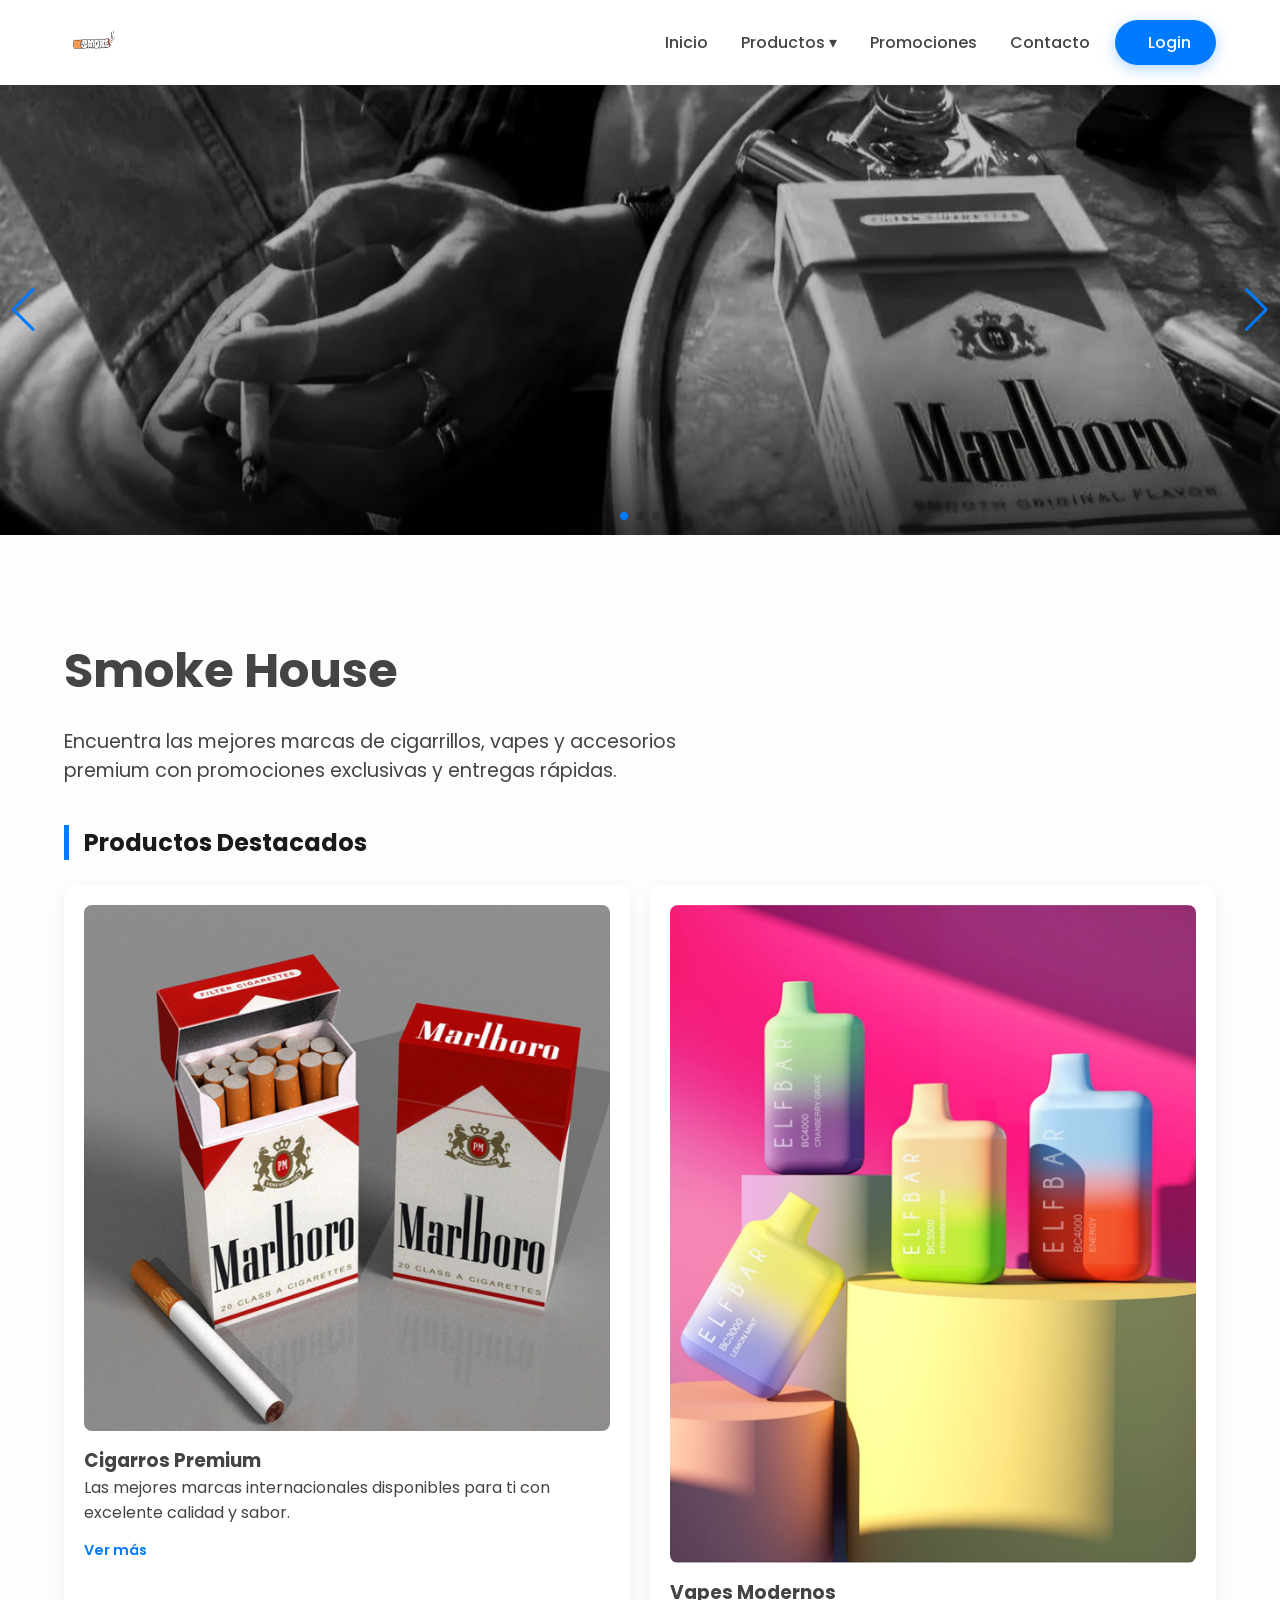
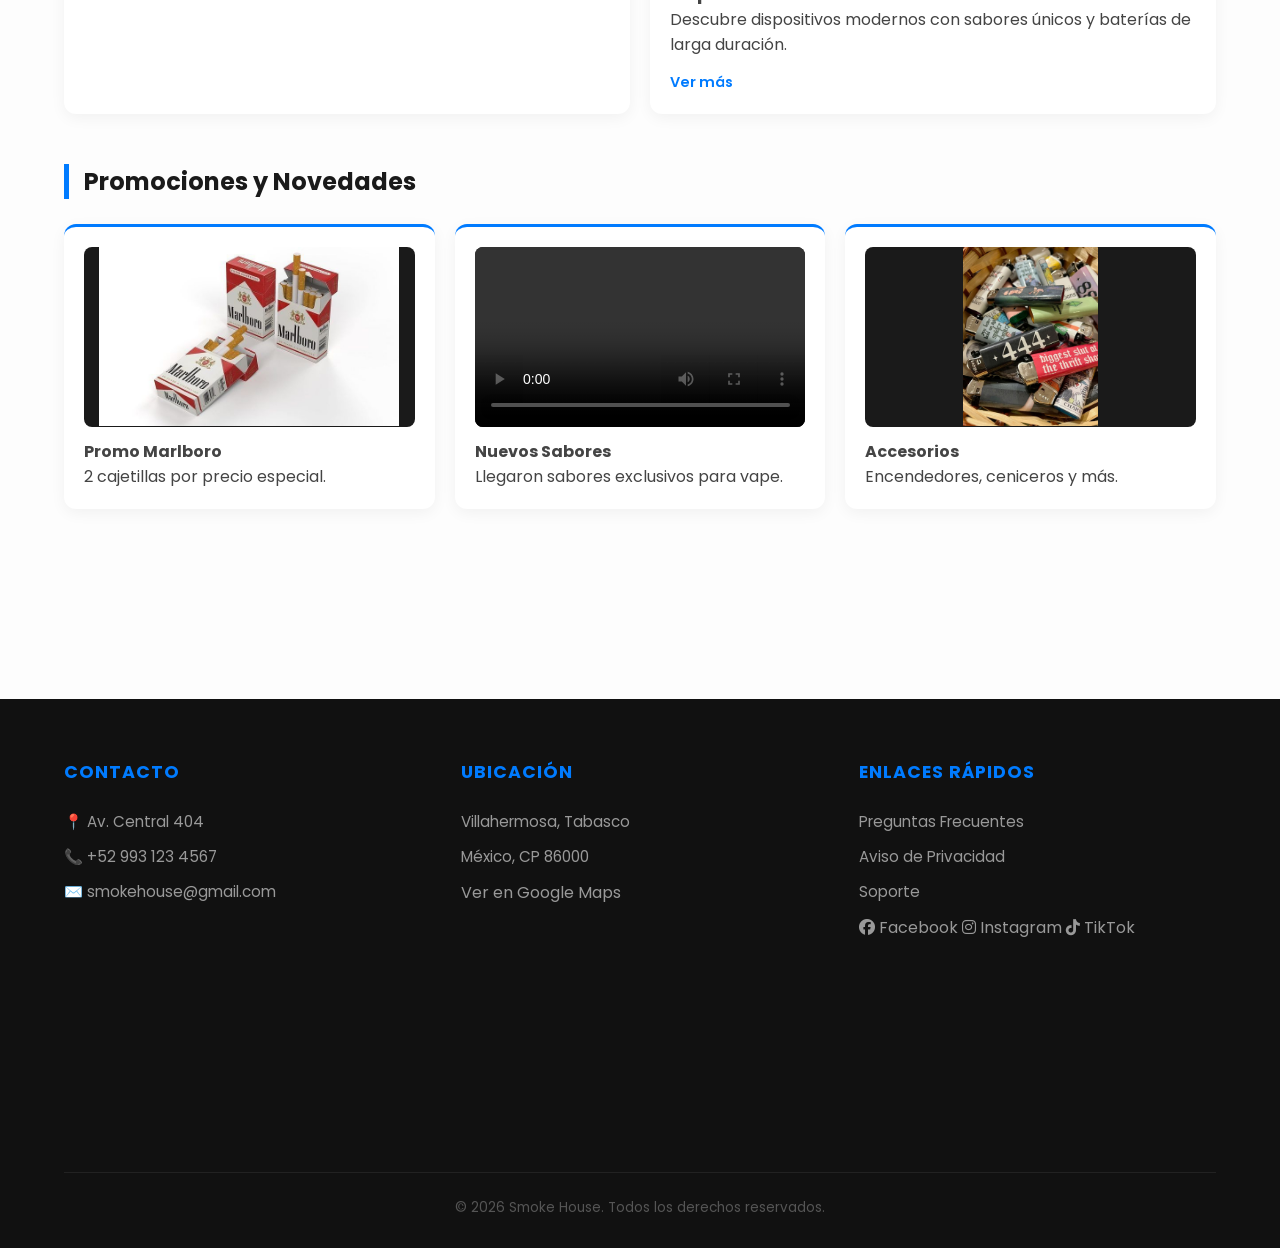
==== index.html @ c296bbe1 "Update index.html" ====
<!DOCTYPE html>
<html lang="es">

<head>

    <meta charset="UTF-8">
    <meta name="viewport" content="width=device-width, initial-scale=1.0">

    <title>Smoke House | Cigarrillos y Vapeo</title>

    <!-- GOOGLE FONTS -->
    <link href="https://fonts.googleapis.com/css2?family=Poppins:wght@300;400;600&display=swap" rel="stylesheet">

    <!-- ICONOS FLATICON -->
    <link rel="stylesheet"
        href="https://cdn-uicons.flaticon.com/uicons-regular-rounded/css/uicons-regular-rounded.css">

    <link rel="stylesheet"
        href="https://cdn-uicons.flaticon.com/uicons-solid-straight/css/uicons-solid-straight.css">

    <!-- FONT AWESOME -->
    <link rel="stylesheet"
        href="https://cdnjs.cloudflare.com/ajax/libs/font-awesome/6.5.1/css/all.min.css">

    <!-- SWIPER -->
    <link rel="stylesheet"
        href="https://cdn.jsdelivr.net/npm/swiper@11/swiper-bundle.min.css" />

    <!-- CSS -->
    <link rel="stylesheet" href="estilos_maquetacion.css">

    <!-- FAVICON -->
    <link rel="icon" type="image/png" sizes="32x32" href="img/cigarrillos.png">

</head>

<body>

    <!-- HEADER -->
    <header>

        <div class="container">

            <!-- LOGO -->
            <div class="logo">

                <a href="index.html">
                    <img src="img/logo.jpg" alt="Smoke House">
                </a>

            </div>

            <!-- MENÚ -->
            <nav>

                <ul class="nav-menu">

                    <li>

                        <a href="index.html">

                            <i class="fi fi-rr-home"></i>
                            Inicio

                        </a>

                    </li>

                    <li class="dropdown">

                        <a href="#">

                            <i class="fi fi-ss-smoking"></i>
                            Productos ▾

                        </a>

                        <ul class="dropdown-content">

                            <li><a href="#">Cigarrillos</a></li>
                            <li><a href="#">Vapes</a></li>
                            <li><a href="#">Accesorios</a></li>

                        </ul>

                    </li>

                    <li>

                        <a href="#">

                            <i class="fi fi-rr-tags"></i>
                            Promociones

                        </a>

                    </li>

                    <li>

                        <a href="#">

                            <i class="fi fi-rr-phone-call"></i>
                            Contacto

                        </a>

                    </li>

                    <li>

                        <a href="login.html" class="btn-login">

                            <i class="fi fi-rr-user"></i>
                            Login

                        </a>

                    </li>

                </ul>

            </nav>

        </div>

    </header>

    <!-- BANNER -->
    <div class="swiper mainBanner">

        <div class="swiper-wrapper">

            <!-- Slide 1 -->
            <div class="swiper-slide">

                <a href="#" class="banner-link">

                    <img src="banner/img1.jpg" alt="Oferta 1">

                    <div class="banner-content">
                        <div class="text-box"></div>
                    </div>

                </a>

            </div>

            <!-- Slide 2 -->
            <div class="swiper-slide">

                <a href="#" class="banner-link">

                    <img src="banner/img2.jpg" alt="Oferta 2">

                    <div class="banner-content">
                        <div class="text-box"></div>
                    </div>

                </a>

            </div>

            <!-- Slide 3 -->
            <div class="swiper-slide">

                <a href="#" class="banner-link">

                    <img src="banner/img3.jpg" alt="Oferta 3">

                    <div class="banner-content">
                        <div class="text-box"></div>
                    </div>

                </a>

            </div>

        </div>

        <!-- CONTROLES -->
        <div class="swiper-button-next"></div>
        <div class="swiper-button-prev"></div>
        <div class="swiper-pagination"></div>

    </div>

    <!-- CONTENIDO -->
    <main class="container" style="padding: 100px 0;">

        <h1 style="font-size: 3rem; margin-bottom: 20px;">
            Smoke House
        </h1>

        <p style="font-size: 1.2rem; max-width: 700px;">

            Encuentra las mejores marcas de cigarrillos, vapes y accesorios
            premium con promociones exclusivas y entregas rápidas.

        </p>

        <!-- PRODUCTOS -->
        <section class="seccion-info">

            <h2 class="titulo-seccion">
                Productos Destacados
            </h2>

            <div class="contenedor-dos">

                <!-- PRODUCTO 1 -->
                <div class="cuadro cuadro-grande">

                    <div class="imagen-placeholder">

                        <img src="img/malboro.jpg" alt="Cigarros">

                    </div>

                    <h3>Cigarros Premium</h3>

                    <p>

                        Las mejores marcas internacionales disponibles
                        para ti con excelente calidad y sabor.

                    </p>

                    <a href="#" class="leer-mas">
                        Ver más
                    </a>

                </div>

                <!-- PRODUCTO 2 -->
                <div class="cuadro cuadro-grande">

                    <div class="imagen-placeholder">

                        <img src="img/vape.jpg" alt="Vapes">

                    </div>

                    <h3>Vapes Modernos</h3>

                    <p>

                        Descubre dispositivos modernos con sabores únicos
                        y baterías de larga duración.

                    </p>

                    <a href="#" class="leer-mas">
                        Ver más
                    </a>

                </div>

            </div>

            <!-- PROMOCIONES -->
            <h2 class="titulo-seccion">
                Promociones y Novedades
            </h2>

            <div class="contenedor-tres">

                <!-- PROMO -->
                <div class="cuadro cuadro-pequeno">

                    <div class="media-container">

                        <img src="img/promo.jpg" alt="Promo">

                    </div>

                    <h4>Promo Marlboro</h4>

                    <p>

                        2 cajetillas por precio especial.

                    </p>

                </div>

                <!-- VIDEO -->
                <div class="cuadro cuadro-pequeno">

                    <div class="media-container">

                        <video controls>

                            <source src="img/video.mp4" type="video/mp4">

                            Tu navegador no soporta videos.

                        </video>

                    </div>

                    <h4>Nuevos Sabores</h4>

                    <p>

                        Llegaron sabores exclusivos para vape.

                    </p>

                </div>

                <!-- ACCESORIOS -->
                <div class="cuadro cuadro-pequeno">

                    <div class="media-container">

                        <img src="img/accesorios.jpg" alt="Accesorios">

                    </div>

                    <h4>Accesorios</h4>

                    <p>

                        Encendedores, ceniceros y más.

                    </p>

                </div>

            </div>

        </section>

    </main>

    <!-- FOOTER -->
    <footer>

        <div class="container">

            <div class="footer-grid">

                <!-- CONTACTO -->
                <div class="footer-col">

                    <h4>Contacto</h4>

                    <p>📍 Av. Central 404</p>
                    <p>📞 +52 993 123 4567</p>
                    <p>✉️ smokehouse@gmail.com</p>

                </div>

                <!-- UBICACIÓN -->
                <div class="footer-col">

                    <h4>Ubicación</h4>

                    <p>Villahermosa, Tabasco</p>
                    <p>México, CP 86000</p>

                    <a href="https://maps.google.com" target="_blank">
                        Ver en Google Maps
                    </a>

                    <!-- MAPA -->
                    <div class="mapa">

                        <iframe
                            src="https://www.google.com/maps/embed?pb=!1m18!1m12!1m3!1d3820.214228756614!2d-92.94750692514669!3d17.98945608773808!2m3!1f0!2f0!3f0!3m2!1i1024!2i768!4f13.1!3m3!1m2!1s0x85edd7b4f5f0d4a5%3A0x43b3d6f5c7e5c0a9!2sVillahermosa%2C%20Tabasco!5e0!3m2!1ses!2smx!4v1716240000000!5m2!1ses!2smx"
                            width="100%"
                            height="220"
                            style="border:0;"
                            allowfullscreen=""
                            loading="lazy">

                        </iframe>

                    </div>

                </div>

                <!-- ENLACES -->
                <div class="footer-col">

                    <h4>Enlaces Rápidos</h4>

                    <ul>

                        <li><a href="#">Preguntas Frecuentes</a></li>
                        <li><a href="#">Aviso de Privacidad</a></li>
                        <li><a href="#">Soporte</a></li>

                    </ul>

                    <!-- REDES SOCIALES -->
                    <div class="redes-sociales">

                        <a href="https://facebook.com" target="_blank">

                            <i class="fab fa-facebook"></i>
                            Facebook

                        </a>

                        <a href="https://instagram.com" target="_blank">

                            <i class="fab fa-instagram"></i>
                            Instagram

                        </a>

                        <a href="https://tiktok.com" target="_blank">

                            <i class="fab fa-tiktok"></i>
                            TikTok

                        </a>

                    </div>

                </div>

            </div>

            <!-- COPYRIGHT -->
            <div class="footer-bottom">

                &copy; 2026 Smoke House.
                Todos los derechos reservados.

            </div>

        </div>

    </footer>

    <!-- SWIPER -->
    <script src="https://cdn.jsdelivr.net/npm/swiper@11/swiper-bundle.min.js"></script>

    <!-- JS -->
    <script src="banner.js"></script>

</body>

</html>
---- estilos_maquetacion.css ----
/* --- 1. VARIABLES --- */
:root {
    --color-primario: #007bff; /* Color principal (azul) */
    --color-oscuro: #1a1a1a; /* Color oscuro para textos fuertes */
    --color-texto: #444; /* Color general del texto */
    --blanco: #ffffff; /* Color blanco */
    --sombra: 0 10px 30px rgba(0,0,0,0.1); /* Sombra suave */
    --transicion: all 0.4s cubic-bezier(0.165, 0.84, 0.44, 1); /* Animación suave */
}

/* Reset básico para quitar márgenes por defecto */
* {
    margin: 0;
    padding: 0;
    box-sizing: border-box; /* Evita que el padding rompa tamaños */
}

/* Configuración general del body */
body {
    font-family: 'Poppins', sans-serif; /* Fuente */
    background-color: #fdfdfd; /* Fondo claro */
    color: var(--color-texto); /* Color del texto */
    display: flex;
    flex-direction: column;
    min-height: 100vh; /* Para que el footer quede abajo */
}

/* Contenedor centrado */
.container {
    width: 90%;
    max-width: 1200px; /* Ancho máximo */
    margin: 0 auto; /* Centrar */
}

/* --- 2. HEADER Y LOGO --- */
header {
    background: var(--blanco); /* Fondo blanco */
    padding: 15px 0;
    box-shadow: 0 2px 15px rgba(0,0,0,0.05); /* Sombra ligera */
    position: sticky; /* Se queda fijo arriba */
    top: 0;
    z-index: 1000; /* Siempre encima */
}

/* Alinea logo y menú */
header .container {
    display: flex;
    justify-content: space-between;
    align-items: center;
}

/* CONFIGURACIÓN DEL LOGO */
.logo img {
    height: 55px; /* Tamaño del logo */
    width: auto;
    display: block;
}

/* --- 3. NAVEGACIÓN Y MENÚ --- */
.nav-menu {
    display: flex; /* Menú en fila */
    list-style: none; /* Quita viñetas */
    align-items: center;
}

/* Separación entre opciones */
.nav-menu > li {
    margin-left: 25px;
    position: relative; /* Necesario para submenú */
}

/* Estilo de enlaces */
.nav-menu a {
    text-decoration: none;
    color: var(--color-oscuro);
    font-weight: 500;
    padding: 10px 0;
    transition: var(--transicion);
    display: block;

    /* Permite alinear iconos con texto */
    display: inline-flex; 
    align-items: center; 
    gap: 8px; 
    text-decoration: none; 
    color: inherit;
}

/* Línea animada debajo del menú */
.nav-menu > li > a::after {
    content: '';
    position: absolute;
    width: 0; /* Empieza invisible */
    height: 2px;
    bottom: 0;
    left: 0;
    background-color: var(--color-primario);
    transition: var(--transicion);
}

/* Cuando pasas el mouse aparece la línea */
.nav-menu > li:hover > a::after {
    width: 100%;
}

/* Cambio de color al pasar el mouse */
.nav-menu a:hover {
    color: var(--color-primario);
}

/* --- 4. SUBMENÚ DESPLEGABLE --- */
.dropdown-content {
    position: absolute;
    top: 120%; /* Debajo del menú */
    left: -20px;
    background: var(--blanco);
    min-width: 220px;
    padding: 15px 0;
    list-style: none;
    border-radius: 12px; /* Bordes redondeados */
    box-shadow: var(--sombra);

    /* Oculto por defecto */
    opacity: 0;
    visibility: hidden;
    transform: translateY(20px); /* Baja un poco */
    transition: var(--transicion);
}

/* Mostrar el submenú al pasar el mouse */
.dropdown:hover .dropdown-content {
    opacity: 1;
    visibility: visible;
    transform: translateY(0);
}

/* Estilo de opciones del submenú */
.dropdown-content li a {
    padding: 12px 25px;
    font-size: 0.9rem;
    color: var(--color-texto);
    font-weight: 400;
}

/* Hover en submenú */
.dropdown-content li a:hover {
    background-color: #f8faff;
    color: var(--color-primario);
    padding-left: 30px; /* Se mueve a la derecha */
}

/* Botón Login resaltado */
.btn-login {
    background-color: var(--color-primario);
    color: var(--blanco) !important;
    padding: 10px 25px !important;
    border-radius: 50px; /* Forma redonda */
    box-shadow: 0 4px 15px rgba(0, 123, 255, 0.3);
}

/* Efecto hover del botón */
.btn-login:hover {
    transform: translateY(-2px); /* Se levanta */
    box-shadow: 0 6px 20px rgba(0, 123, 255, 0.4);
}

/* --- 5. RESPONSIVE --- */
@media (max-width: 850px) {

    /* Header en columna */
    header .container {
        flex-direction: column;
        gap: 20px;
    }

    /* Menú se adapta */
    .nav-menu {
        flex-wrap: wrap;
        justify-content: center;
    }

    .nav-menu li {
        margin: 5px 15px;
    }

    /* Submenú en móvil */
    .dropdown-content {
        position: static; /* Ya no flotante */
        box-shadow: none;
        opacity: 1;
        visibility: visible;
        transform: none;
        display: none; /* Oculto */
        background: #f1f1f1;
    }

    /* Mostrar al hacer hover */
    .dropdown:hover .dropdown-content {
        display: block;
    }
}

/* --- 6. FOOTER 3 COLUMNAS --- */
footer {
    background: #111;
    color: #fff;
    padding: 60px 0 30px;
    margin-top: auto; /* Empuja el footer abajo */
}

/* Grid para dividir en columnas */
.footer-grid {
    display: grid;
    grid-template-columns: repeat(auto-fit, minmax(250px, 1fr)); /* Responsive */
    gap: 40px;
    margin-bottom: 40px;
}

/* Títulos del footer */
.footer-col h4 {
    color: var(--color-primario);
    margin-bottom: 25px;
    font-size: 1.1rem;
    text-transform: uppercase;
    letter-spacing: 1px;
}

/* Texto del footer */
.footer-col p, .footer-col li {
    color: #999;
    font-size: 0.95rem;
    margin-bottom: 12px;
}

/* Quita viñetas */
.footer-col ul { 
    list-style: none; 
}

/* Enlaces del footer */
.footer-col a {
    color: #999;
    text-decoration: none;
    transition: var(--transicion);
}

/* Hover enlaces */
.footer-col a:hover {
    color: var(--blanco);
}

/* Parte inferior del footer */
.footer-bottom {
    text-align: center;
    border-top: 1px solid #222;
    padding-top: 25px;
    color: #555;
    font-size: 0.85rem;
}

   /* ESTILOS CSS PARA ESTA SECCIÓN (Agrégalos a tu bloque <style>) */

    .seccion-info {
        padding: 40px 0;
    }

    .titulo-seccion {
        margin-bottom: 25px;
        color: var(--color-oscuro);
        border-left: 5px solid var(--color-primario);
        padding-left: 15px;
    }

    /* Contenedores Flexbox */
    .contenedor-dos, .contenedor-tres {
        display: flex;
        gap: 20px;
        flex-wrap: wrap; /* Para que sea responsivo */
        margin-bottom: 50px;
    }

    /* Estilo base de los cuadros */
    .cuadro {
        background: var(--blanco);
        border-radius: 12px;
        padding: 20px;
        box-shadow: 0 4px 15px rgba(0,0,0,0.05);
        transition: transform 0.3s ease;
    }

    .cuadro:hover {
        transform: translateY(-5px);
    }

    /* Tamaños específicos */
    .cuadro-grande {
        flex: 1 1 calc(50% - 20px); /* 2 cuadros por fila */
        min-width: 300px;
    }

    .cuadro-pequeno {
        flex: 1 1 calc(33.33% - 20px); /* 3 cuadros por fila */
        min-width: 250px;
        border-top: 3px solid var(--color-primario);
        align-items: center;
    }
.imagen-placeholder {
    width: 100%;
    height: auto;       /* Ya no obligamos a que mida 200px */
    overflow: hidden;
    border-radius: 8px;
    margin-bottom: 15px;
}

.imagen-placeholder img {
    width: 100%;        /* Ocupa todo el ancho disponible */
    height: auto;       /* Mantiene su proporción natural */
    display: block;
}
  
    /* Elementos internos 
    .imagen-placeholder {
        background: #eee;
        height: 150px;
        display: flex;
        align-items: center;
        justify-content: center;
        border-radius: 8px;
        margin-bottom: 15px;
        color: #888;
    }*/

    .leer-mas {
        display: inline-block;
        margin-top: 15px;
        color: var(--color-primario);
        text-decoration: none;
        font-weight: 600;
        font-size: 0.9rem;
    }
    /* Contenedor universal para fotos y videos */
.media-container {
    width: 100%;
    height: 180px;         /* Altura fija para que los 3 cuadros estén parejos */
    background-color: #1a1a1a; /* Fondo oscuro para resaltar el contenido */
    display: flex;
    align-items: center;
    justify-content: center;
    border-radius: 8px;
    margin-bottom: 12px;
    overflow: hidden;
}

/* Ajuste para que se vea TODO (Imagen) */
.media-container img {
    max-width: 100%;
    max-height: 100%;
    object-fit: contain;   /* ESTA ES LA CLAVE: No corta nada */
}

/* Ajuste para que se vea TODO (Video) */
.media-container video {
    width: 100%;
    height: 100%;
    object-fit: contain;   /* ESTA ES LA CLAVE: Muestra el video completo */
    outline: none;
}

    /*swiper*/
/* --- ESTILOS DEL BANNER --- */
.mainBanner {
    width: 100%;
    height: 450px; /* Altura ideal tipo e-commerce */
    position: relative;
}

.mainBanner .swiper-slide {
    position: relative;
    overflow: hidden;
}

.mainBanner img {
    width: 100%;
    height: 100%;
    object-fit: cover; /* Ajuste perfecto de la imagen */
    object-position: center;
}

/* Capa de contenido sobre la imagen */
.banner-content {
    position: absolute;
    top: 0;
    left: 0;
    width: 100%;
    height: 100%;
    display: flex;
    align-items: center; /* Centrado vertical */
    padding-left: 10%; /* Alineado a la izquierda como ML */
    background: linear-gradient(to right, rgba(0,0,0,0.4), transparent); /* Degradado para legibilidad */
}

.text-box {
    color: white;
    max-width: 500px;
}

.text-box span {
    font-size: 0.9rem;
    font-weight: 600;
    letter-spacing: 2px;
    color: var(--color-primario);
}

.text-box h1 {
    font-size: 3rem;
    margin: 10px 0 20px;
    line-height: 1.1;
}

.btn-comprar {
    padding: 12px 30px;
    background: var(--color-primario);
    border: none;
    color: white;
    font-weight: 600;
    border-radius: 5px;
    cursor: pointer;
    transition: transform 0.3s;
}

.btn-comprar:hover {
    transform: scale(1.05);
}

/* --- RESPONSIVE --- */
@media (max-width: 768px) {
    .mainBanner { height: 300px; }
    .text-box h1 { font-size: 1.8rem; }
    .banner-content { padding-left: 5%; }
}
/* --- ESTILOS DEL BANNER --- */
.mainBanner {
    width: 100%;
    height: 450px;
    position: relative;
}

/* Hace que todo el slide sea clickable */
.banner-link {
    text-decoration: none;
    display: block;
    width: 100%;
    height: 100%;
    position: relative;
}

.mainBanner .swiper-slide {
    position: relative;
    overflow: hidden;
}

.mainBanner img {
    width: 100%;
    height: 100%;
    object-fit: cover;
    object-position: center;
    transition: transform 0.5s ease; /* Efecto zoom opcional */
}

/* Zoom suave al pasar el mouse por el banner */
.banner-link:hover img {
    transform: scale(1.05);
}

/* Capa de contenido: Alineada ABAJO a la IZQUIERDA */
.banner-content {
    position: absolute;
    top: 0;
    left: 0;
    width: 100%;
    height: 100%;
    display: flex;
    align-items: flex-end; /* Mueve el texto al fondo */
    justify-content: flex-start; /* Mueve el texto a la izquierda */
    padding: 40px 5%; /* Espacio desde los bordes */
    /* Degradado oscuro desde abajo para que el texto blanco se lea perfecto */
    background: linear-gradient(to top, rgba(0,0,0,0.7) 0%, transparent 40%);
    box-sizing: border-box;
}

.text-box {
    color: white;
    max-width: 80%;
}

.text-box h1 {
    font-size: 2.5rem;
    margin: 0;
    line-height: 1.2;
    font-weight: 600;
    /* Sombra de apoyo */
    text-shadow: 2px 2px 10px rgba(0,0,0,0.5);
}

/* --- RESPONSIVE --- */
@media (max-width: 768px) {
    .mainBanner { height: 300px; }
    .text-box h1 { font-size: 1.5rem; }
    .banner-content { padding: 20px 5%; }
}
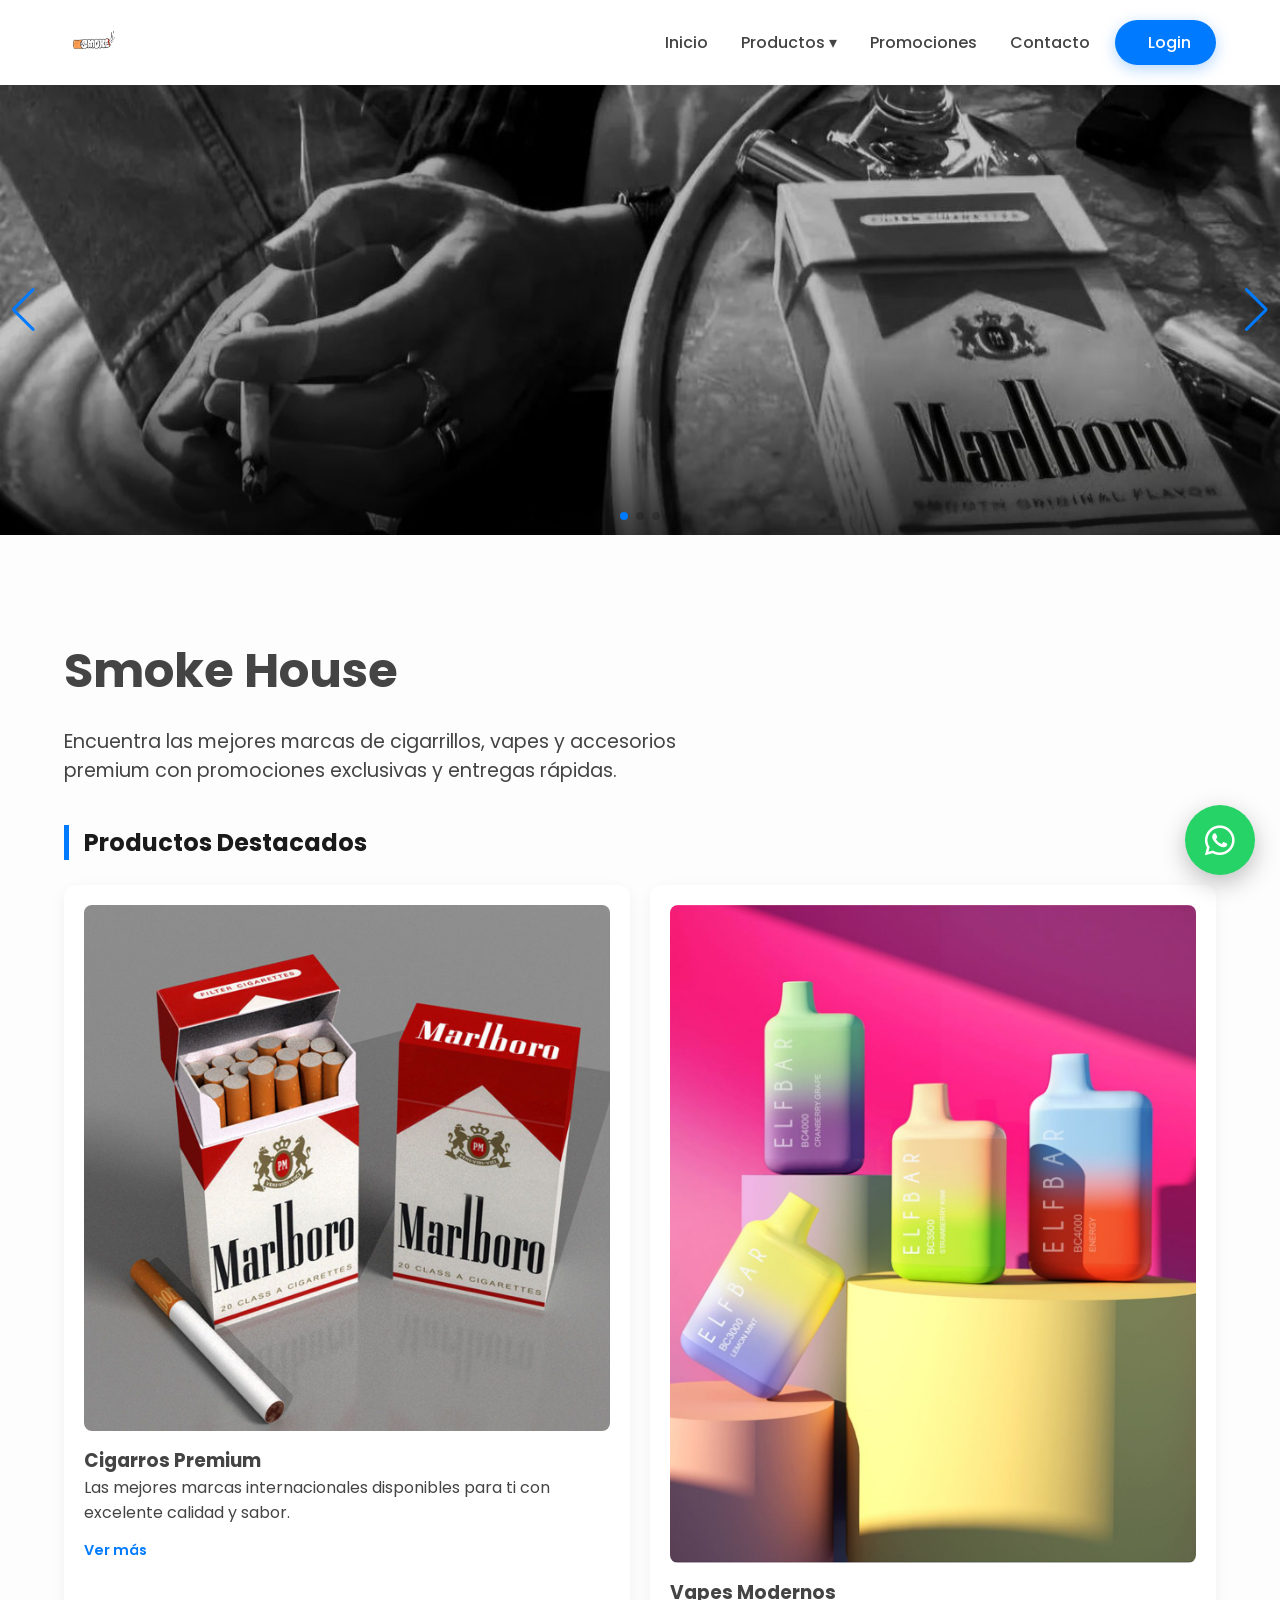
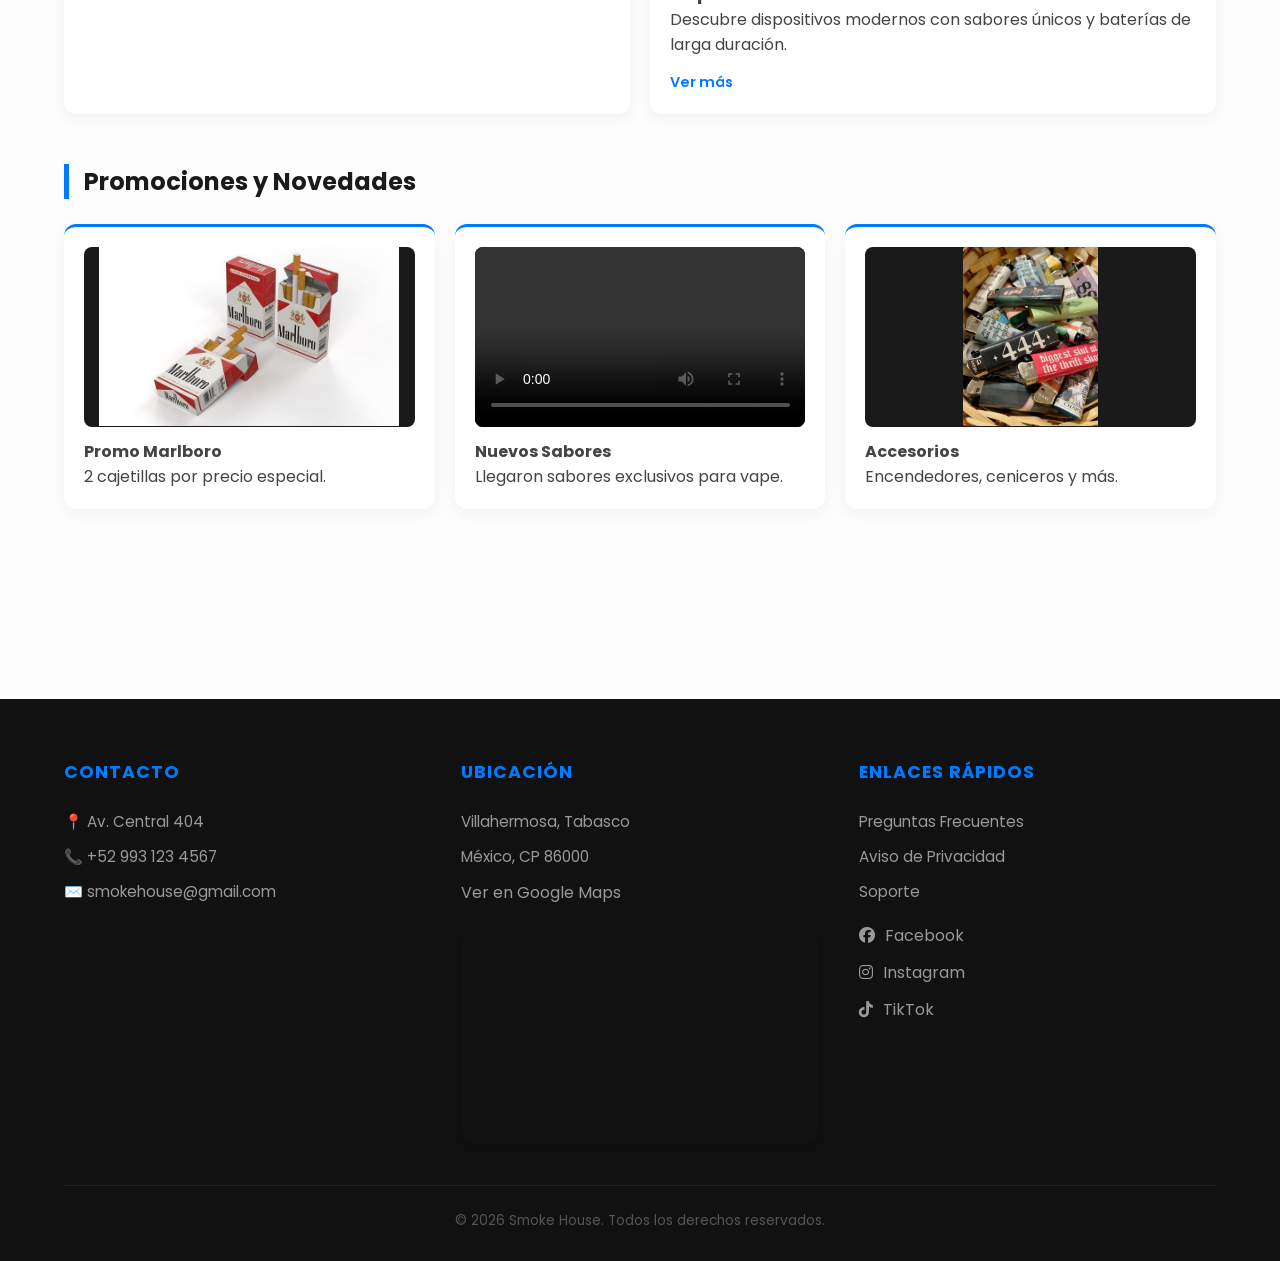
==== commit 86ede114: "Update index.html" ====
--- a/index.html
+++ b/index.html
@@ -31,6 +31,9 @@
 
     <!-- FAVICON -->
     <link rel="icon" type="image/png" sizes="32x32" href="img/cigarrillos.png">
+    
+    <link rel="stylesheet"
+    href="https://cdnjs.cloudflare.com/ajax/libs/font-awesome/6.5.1/css/all.min.css">
 
 </head>
 
@@ -436,6 +439,15 @@
 
     </footer>
 
+    <!-- BOTÓN FLOTANTE WHATSAPP -->
+<a href="https://wa.me/529931234567"
+   class="whatsapp-float"
+   target="_blank">
+
+    <i class="fab fa-whatsapp"></i>
+
+</a>
+
     <!-- SWIPER -->
     <script src="https://cdn.jsdelivr.net/npm/swiper@11/swiper-bundle.min.js"></script>
 
--- a/estilos_maquetacion.css
+++ b/estilos_maquetacion.css
@@ -258,91 +258,82 @@
     font-size: 0.85rem;
 }
 
-   /* ESTILOS CSS PARA ESTA SECCIÓN (Agrégalos a tu bloque <style>) */
-
-    .seccion-info {
-        padding: 40px 0;
-    }
-
-    .titulo-seccion {
-        margin-bottom: 25px;
-        color: var(--color-oscuro);
-        border-left: 5px solid var(--color-primario);
-        padding-left: 15px;
-    }
-
-    /* Contenedores Flexbox */
-    .contenedor-dos, .contenedor-tres {
-        display: flex;
-        gap: 20px;
-        flex-wrap: wrap; /* Para que sea responsivo */
-        margin-bottom: 50px;
-    }
-
-    /* Estilo base de los cuadros */
-    .cuadro {
-        background: var(--blanco);
-        border-radius: 12px;
-        padding: 20px;
-        box-shadow: 0 4px 15px rgba(0,0,0,0.05);
-        transition: transform 0.3s ease;
-    }
-
-    .cuadro:hover {
-        transform: translateY(-5px);
-    }
-
-    /* Tamaños específicos */
-    .cuadro-grande {
-        flex: 1 1 calc(50% - 20px); /* 2 cuadros por fila */
-        min-width: 300px;
-    }
-
-    .cuadro-pequeno {
-        flex: 1 1 calc(33.33% - 20px); /* 3 cuadros por fila */
-        min-width: 250px;
-        border-top: 3px solid var(--color-primario);
-        align-items: center;
-    }
+/* SECCIONES */
+.seccion-info {
+    padding: 40px 0;
+}
+
+.titulo-seccion {
+    margin-bottom: 25px;
+    color: var(--color-oscuro);
+    border-left: 5px solid var(--color-primario);
+    padding-left: 15px;
+}
+
+/* CONTENEDORES */
+.contenedor-dos,
+.contenedor-tres {
+    display: flex;
+    gap: 20px;
+    flex-wrap: wrap;
+    margin-bottom: 50px;
+}
+
+/* CUADROS */
+.cuadro {
+    background: var(--blanco);
+    border-radius: 12px;
+    padding: 20px;
+    box-shadow: 0 4px 15px rgba(0,0,0,0.05);
+    transition: transform 0.3s ease;
+}
+
+.cuadro:hover {
+    transform: translateY(-5px);
+}
+
+/* TAMAÑOS */
+.cuadro-grande {
+    flex: 1 1 calc(50% - 20px);
+    min-width: 300px;
+}
+
+.cuadro-pequeno {
+    flex: 1 1 calc(33.33% - 20px);
+    min-width: 250px;
+    border-top: 3px solid var(--color-primario);
+    align-items: center;
+}
+
 .imagen-placeholder {
     width: 100%;
-    height: auto;       /* Ya no obligamos a que mida 200px */
+    height: auto;
     overflow: hidden;
     border-radius: 8px;
     margin-bottom: 15px;
 }
 
 .imagen-placeholder img {
-    width: 100%;        /* Ocupa todo el ancho disponible */
-    height: auto;       /* Mantiene su proporción natural */
+    width: 100%;
+    height: auto;
     display: block;
 }
-  
-    /* Elementos internos 
-    .imagen-placeholder {
-        background: #eee;
-        height: 150px;
-        display: flex;
-        align-items: center;
-        justify-content: center;
-        border-radius: 8px;
-        margin-bottom: 15px;
-        color: #888;
-    }*/
-
-    .leer-mas {
-        display: inline-block;
-        margin-top: 15px;
-        color: var(--color-primario);
-        text-decoration: none;
-        font-weight: 600;
-        font-size: 0.9rem;
-    }
-    /* Contenedor universal para fotos y videos */
+
+/* BOTÓN VER MÁS */
+.leer-mas {
+    display: inline-block;
+    margin-top: 15px;
+    color: var(--color-primario);
+    text-decoration: none;
+    font-weight: 600;
+    font-size: 0.9rem;
+}
+
+/* MEDIA */
 .media-container {
     width: 100%;
-    height: 180px;         /* Altura fija para que los 3 cuadros estén parejos */
-    background-color: #1a1a1a; /* Fondo oscuro para resaltar el contenido */
+    height: 180px;
+    background-color: #1a1a1a;
     display: flex;
     align-items: center;
     justify-content: center;
@@ -351,26 +342,74 @@
     overflow: hidden;
 }
 
-/* Ajuste para que se vea TODO (Imagen) */
 .media-container img {
     max-width: 100%;
     max-height: 100%;
-    object-fit: contain;   /* ESTA ES LA CLAVE: No corta nada */
-}
-
-/* Ajuste para que se vea TODO (Video) */
+    object-fit: contain;
+}
+
 .media-container video {
     width: 100%;
     height: 100%;
-    object-fit: contain;   /* ESTA ES LA CLAVE: Muestra el video completo */
+    object-fit: contain;
     outline: none;
 }
 
-    /*swiper*/
+/* =========================
+   REDES SOCIALES
+========================= */
+
+.redes-sociales {
+    display: flex;
+    flex-direction: column;
+    gap: 12px;
+    margin-top: 20px;
+}
+
+.redes-sociales a {
+    color: #999;
+    text-decoration: none;
+    font-size: 1rem;
+    transition: 0.3s;
+    display: flex;
+    align-items: center;
+    gap: 10px;
+}
+
+.redes-sociales a:hover {
+    color: var(--color-primario);
+    transform: translateX(5px);
+}
+
+/* =========================
+   MAPA
+========================= */
+
+.mapa {
+    margin-top: 20px;
+    border-radius: 15px;
+    overflow: hidden;
+    box-shadow: 0 4px 15px rgba(0,0,0,0.2);
+}
+
+.mapa iframe {
+    display: block;
+}
+
+/* SWIPER */
 /* --- ESTILOS DEL BANNER --- */
 .mainBanner {
     width: 100%;
-    height: 450px; /* Altura ideal tipo e-commerce */
+    height: 450px;
+    position: relative;
+}
+
+/* Hace que todo el slide sea clickable */
+.banner-link {
+    text-decoration: none;
+    display: block;
+    width: 100%;
+    height: 100%;
     position: relative;
 }
 
@@ -382,11 +421,17 @@
 .mainBanner img {
     width: 100%;
     height: 100%;
-    object-fit: cover; /* Ajuste perfecto de la imagen */
+    object-fit: cover;
     object-position: center;
-}
-
-/* Capa de contenido sobre la imagen */
+    transition: transform 0.5s ease;
+}
+
+/* Zoom suave */
+.banner-link:hover img {
+    transform: scale(1.05);
+}
+
+/* Texto del banner */
 .banner-content {
     position: absolute;
     top: 0;
@@ -394,96 +439,9 @@
     width: 100%;
     height: 100%;
     display: flex;
-    align-items: center; /* Centrado vertical */
-    padding-left: 10%; /* Alineado a la izquierda como ML */
-    background: linear-gradient(to right, rgba(0,0,0,0.4), transparent); /* Degradado para legibilidad */
-}
-
-.text-box {
-    color: white;
-    max-width: 500px;
-}
-
-.text-box span {
-    font-size: 0.9rem;
-    font-weight: 600;
-    letter-spacing: 2px;
-    color: var(--color-primario);
-}
-
-.text-box h1 {
-    font-size: 3rem;
-    margin: 10px 0 20px;
-    line-height: 1.1;
-}
-
-.btn-comprar {
-    padding: 12px 30px;
-    background: var(--color-primario);
-    border: none;
-    color: white;
-    font-weight: 600;
-    border-radius: 5px;
-    cursor: pointer;
-    transition: transform 0.3s;
-}
-
-.btn-comprar:hover {
-    transform: scale(1.05);
-}
-
-/* --- RESPONSIVE --- */
-@media (max-width: 768px) {
-    .mainBanner { height: 300px; }
-    .text-box h1 { font-size: 1.8rem; }
-    .banner-content { padding-left: 5%; }
-}
-/* --- ESTILOS DEL BANNER --- */
-.mainBanner {
-    width: 100%;
-    height: 450px;
-    position: relative;
-}
-
-/* Hace que todo el slide sea clickable */
-.banner-link {
-    text-decoration: none;
-    display: block;
-    width: 100%;
-    height: 100%;
-    position: relative;
-}
-
-.mainBanner .swiper-slide {
-    position: relative;
-    overflow: hidden;
-}
-
-.mainBanner img {
-    width: 100%;
-    height: 100%;
-    object-fit: cover;
-    object-position: center;
-    transition: transform 0.5s ease; /* Efecto zoom opcional */
-}
-
-/* Zoom suave al pasar el mouse por el banner */
-.banner-link:hover img {
-    transform: scale(1.05);
-}
-
-/* Capa de contenido: Alineada ABAJO a la IZQUIERDA */
-.banner-content {
-    position: absolute;
-    top: 0;
-    left: 0;
-    width: 100%;
-    height: 100%;
-    display: flex;
-    align-items: flex-end; /* Mueve el texto al fondo */
-    justify-content: flex-start; /* Mueve el texto a la izquierda */
-    padding: 40px 5%; /* Espacio desde los bordes */
-    /* Degradado oscuro desde abajo para que el texto blanco se lea perfecto */
+    align-items: flex-end;
+    justify-content: flex-start;
+    padding: 40px 5%;
     background: linear-gradient(to top, rgba(0,0,0,0.7) 0%, transparent 40%);
     box-sizing: border-box;
 }
@@ -498,13 +456,136 @@
     margin: 0;
     line-height: 1.2;
     font-weight: 600;
-    /* Sombra de apoyo */
     text-shadow: 2px 2px 10px rgba(0,0,0,0.5);
 }
 
-/* --- RESPONSIVE --- */
+/* RESPONSIVE */
 @media (max-width: 768px) {
-    .mainBanner { height: 300px; }
-    .text-box h1 { font-size: 1.5rem; }
-    .banner-content { padding: 20px 5%; }
-}+
+    .mainBanner {
+        height: 300px;
+    }
+
+    .text-box h1 {
+        font-size: 1.5rem;
+    }
+
+    .banner-content {
+        padding: 20px 5%;
+    }
+
+    .contenedor-dos,
+    .contenedor-tres {
+        flex-direction: column;
+    }
+
+    .cuadro-grande,
+    .cuadro-pequeno {
+        width: 100%;
+    }
+
+    .footer-grid {
+        grid-template-columns: 1fr;
+    }
+
+}
+/* =========================
+   WHATSAPP FLOTANTE PRO
+========================= */
+
+.whatsapp-float{
+
+    position: fixed;
+    width: 70px;
+    height: 70px;
+
+    bottom: 25px;
+    right: 25px;
+
+    background: #25D366;
+    color: #fff;
+
+    border-radius: 50%;
+
+    display: flex;
+    justify-content: center;
+    align-items: center;
+
+    text-decoration: none;
+
+    font-size: 34px;
+
+    box-shadow:
+    0 8px 25px rgba(0,0,0,0.25),
+    0 0 0 0 rgba(37,211,102,0.6);
+
+    z-index: 99999;
+
+    transition: all 0.3s ease;
+
+    animation: pulseWhatsapp 2s infinite;
+
+}
+
+/* Hover elegante */
+.whatsapp-float:hover{
+
+    transform: scale(1.12) translateY(-3px);
+
+    background: #1ebe5d;
+
+    box-shadow:
+    0 12px 30px rgba(0,0,0,0.35),
+    0 0 25px rgba(37,211,102,0.6);
+
+}
+
+/* Ícono */
+.whatsapp-float i{
+
+    line-height: 1;
+
+}
+
+/* Animación */
+@keyframes pulseWhatsapp{
+
+    0%{
+
+        box-shadow:
+        0 0 0 0 rgba(37,211,102,0.6);
+
+    }
+
+    70%{
+
+        box-shadow:
+        0 0 0 18px rgba(37,211,102,0);
+
+    }
+
+    100%{
+
+        box-shadow:
+        0 0 0 0 rgba(37,211,102,0);
+
+    }
+
+}
+
+/* RESPONSIVE */
+@media(max-width:768px){
+
+    .whatsapp-float{
+
+        width: 60px;
+        height: 60px;
+
+        font-size: 28px;
+
+        bottom: 20px;
+        right: 20px;
+
+    }
+
+}
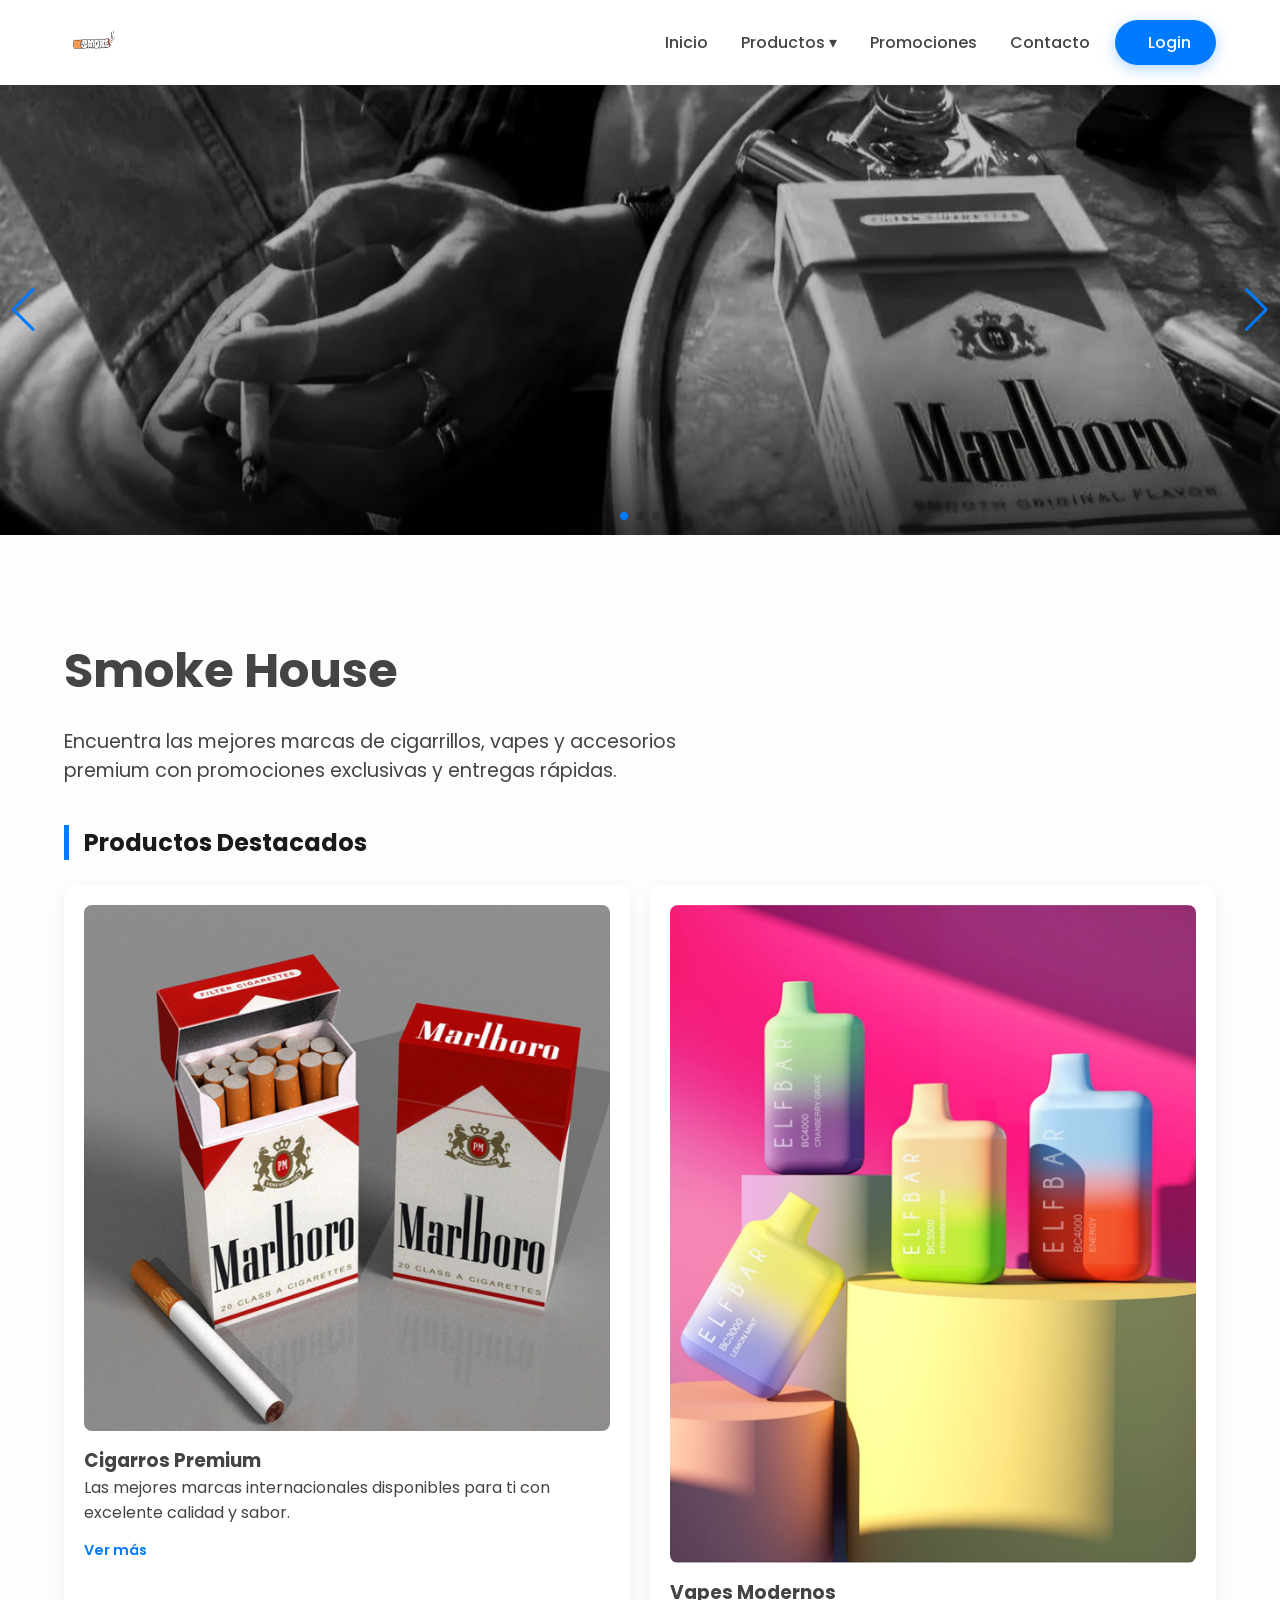
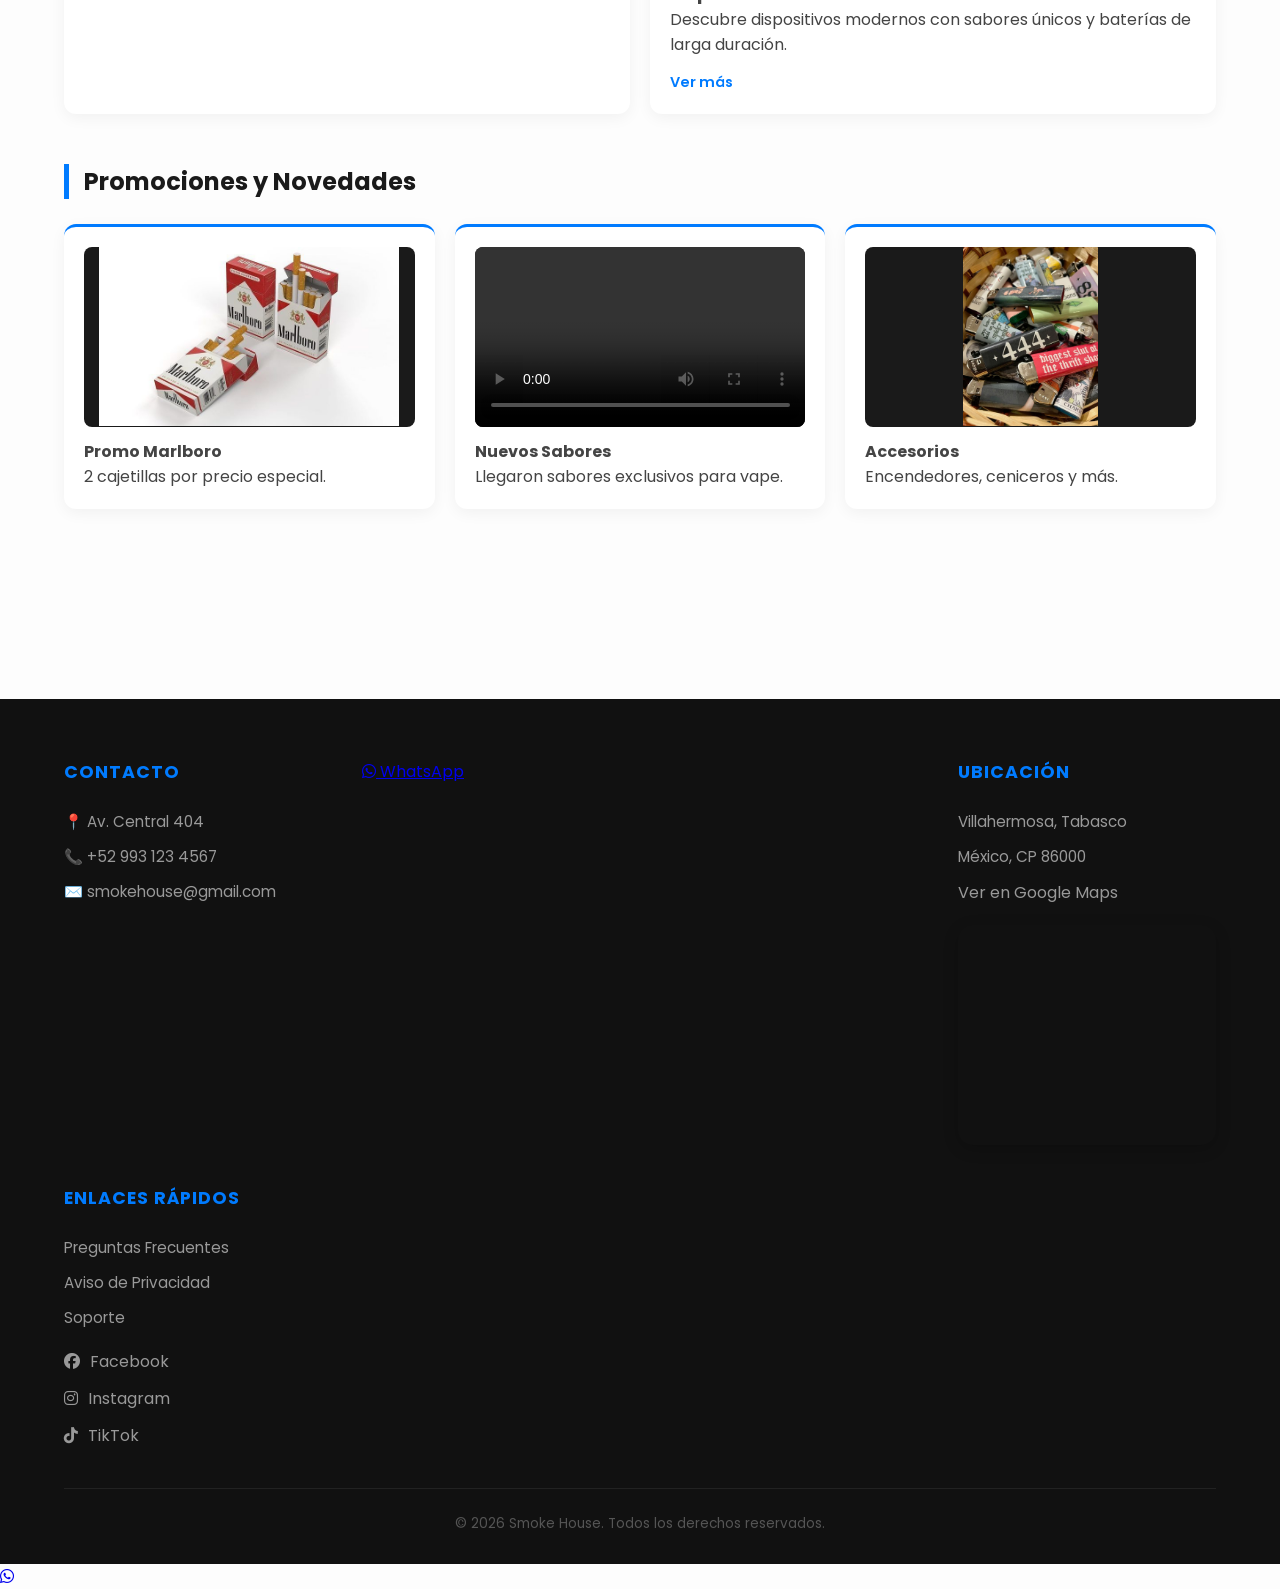
==== commit 1deb85cc: "Update index.html" ====
--- a/index.html
+++ b/index.html
@@ -18,9 +18,10 @@
     <link rel="stylesheet"
         href="https://cdn-uicons.flaticon.com/uicons-solid-straight/css/uicons-solid-straight.css">
 
-    <!-- FONT AWESOME -->
+   <!-- FONT AWESOME -->
     <link rel="stylesheet"
         href="https://cdnjs.cloudflare.com/ajax/libs/font-awesome/6.5.1/css/all.min.css">
+
 
     <!-- SWIPER -->
     <link rel="stylesheet"
@@ -354,6 +355,15 @@
                     <p>✉️ smokehouse@gmail.com</p>
 
                 </div>
+
+                 <!-- BOTÓN WHATSAPP -->
+                    <a href="https://wa.me/529931234567?text=Hola,%20me%20gustaría%20recibir%20información%20sobre%20sus%20productos."
+                        target="_blank"
+                        class="btn-whatsapp">
+
+                        <i class="fab fa-whatsapp"></i>
+                        WhatsApp
+                        <a/>
 
                 <!-- UBICACIÓN -->
                 <div class="footer-col">
@@ -438,15 +448,13 @@
         </div>
 
     </footer>
-
-    <!-- BOTÓN FLOTANTE WHATSAPP -->
-<a href="https://wa.me/529931234567"
-   class="whatsapp-float"
-   target="_blank">
-
-    <i class="fab fa-whatsapp"></i>
-
-</a>
+                             <!-- BOTÓN FLOTANTE WHATSAPP -->
+    <a href="https://wa.me/529931234567?text=Hola,%20quiero%20información%20sobre%20Barbie%20World"
+        class="whatsapp-float"
+        target="_blank">
+
+        <i class="fab fa-whatsapp"></i>
+        <a/>
 
     <!-- SWIPER -->
     <script src="https://cdn.jsdelivr.net/npm/swiper@11/swiper-bundle.min.js"></script>
--- a/estilos_maquetacion.css
+++ b/estilos_maquetacion.css
@@ -488,10 +488,7 @@
         grid-template-columns: 1fr;
     }
 
-}
-/* =========================
-   WHATSAPP FLOTANTE PRO
-========================= */
+/* WHATSAPP FLOTANTE */
 
 .whatsapp-float{
 
@@ -513,79 +510,25 @@
 
     text-decoration: none;
 
-    font-size: 34px;
-
-    box-shadow:
-    0 8px 25px rgba(0,0,0,0.25),
-    0 0 0 0 rgba(37,211,102,0.6);
+    font-size: 35px;
 
     z-index: 99999;
 
-    transition: all 0.3s ease;
-
-    animation: pulseWhatsapp 2s infinite;
-
-}
-
-/* Hover elegante */
+    box-shadow: 0 8px 25px rgba(0,0,0,0.3);
+
+    transition: 0.3s ease;
+
+}
+
 .whatsapp-float:hover{
 
-    transform: scale(1.12) translateY(-3px);
-
+    transform: scale(1.1);
     background: #1ebe5d;
 
-    box-shadow:
-    0 12px 30px rgba(0,0,0,0.35),
-    0 0 25px rgba(37,211,102,0.6);
-
-}
-
-/* Ícono */
+}
+
 .whatsapp-float i{
 
-    line-height: 1;
-
-}
-
-/* Animación */
-@keyframes pulseWhatsapp{
-
-    0%{
-
-        box-shadow:
-        0 0 0 0 rgba(37,211,102,0.6);
-
-    }
-
-    70%{
-
-        box-shadow:
-        0 0 0 18px rgba(37,211,102,0);
-
-    }
-
-    100%{
-
-        box-shadow:
-        0 0 0 0 rgba(37,211,102,0);
-
-    }
-
-}
-
-/* RESPONSIVE */
-@media(max-width:768px){
-
-    .whatsapp-float{
-
-        width: 60px;
-        height: 60px;
-
-        font-size: 28px;
-
-        bottom: 20px;
-        right: 20px;
-
-    }
-
-}
+    color: white;
+
+}
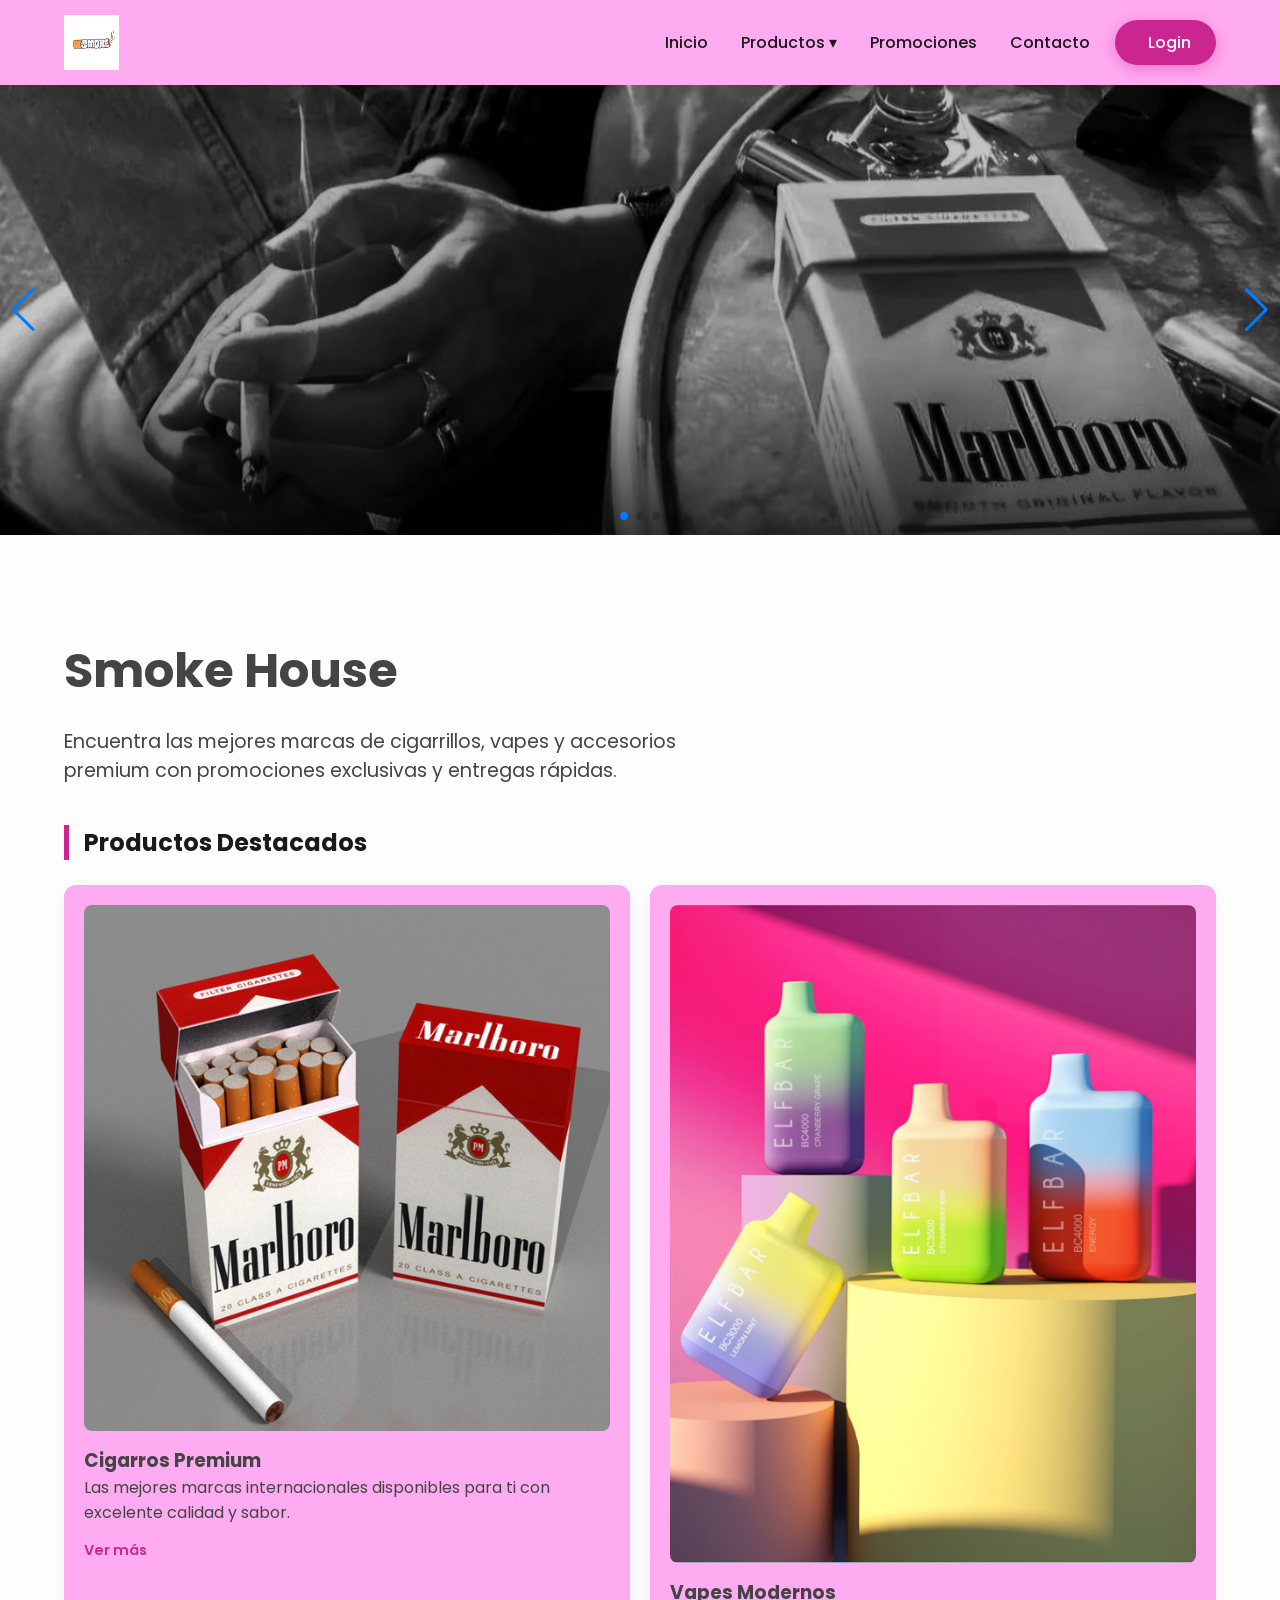
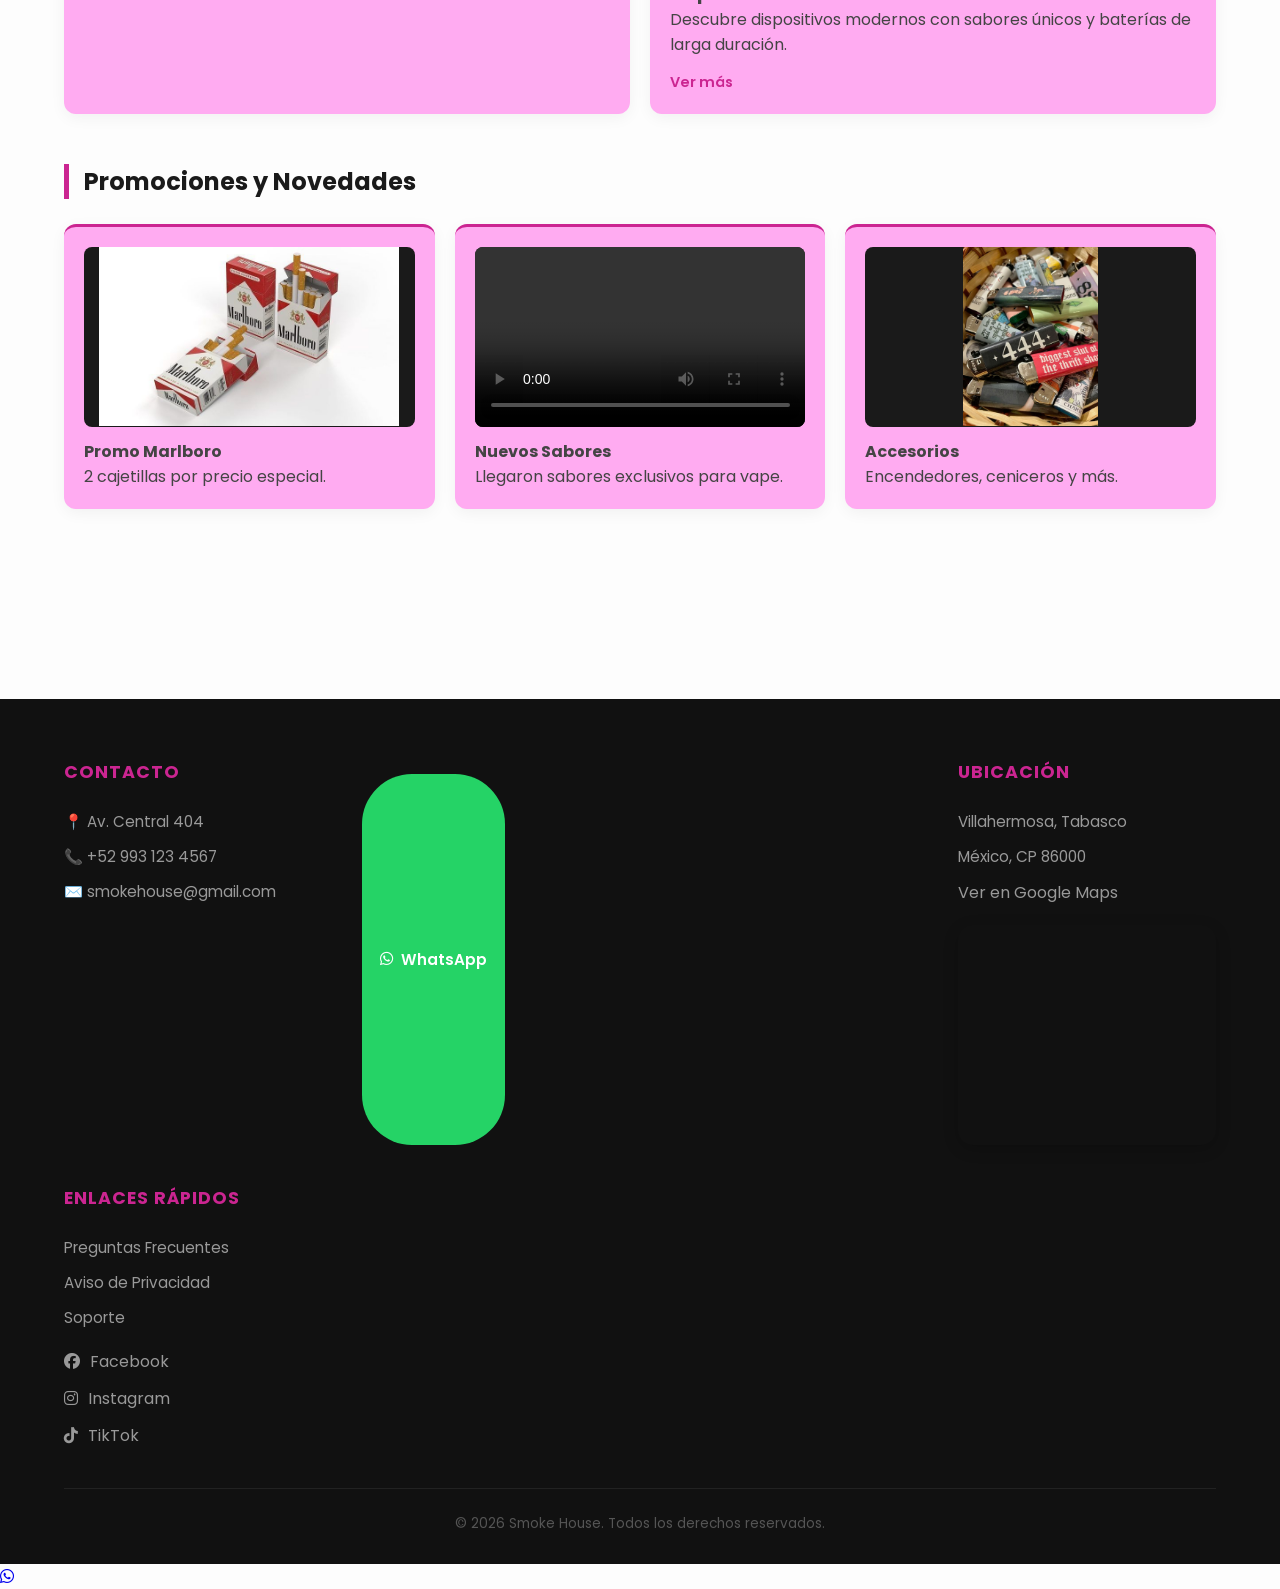
==== commit 759bac15: "Update index.html" ====
--- a/index.html
+++ b/index.html
@@ -449,7 +449,7 @@
 
     </footer>
                              <!-- BOTÓN FLOTANTE WHATSAPP -->
-    <a href="https://wa.me/529931234567?text=Hola,%20quiero%20información%20sobre%20Barbie%20World"
+    <a href="https://wa.me/529931234567?text=Hola,%20quiero%20información%20sobre%20Smoke%20House"
         class="whatsapp-float"
         target="_blank">
 
--- a/estilos_maquetacion.css
+++ b/estilos_maquetacion.css
@@ -1,534 +1,712 @@
-/* --- 1. VARIABLES --- */
+/* =========================================
+   VARIABLES
+========================================= */
 :root {
-    --color-primario: #007bff; /* Color principal (azul) */
-    --color-oscuro: #1a1a1a; /* Color oscuro para textos fuertes */
-    --color-texto: #444; /* Color general del texto */
-    --blanco: #ffffff; /* Color blanco */
-    --sombra: 0 10px 30px rgba(0,0,0,0.1); /* Sombra suave */
-    --transicion: all 0.4s cubic-bezier(0.165, 0.84, 0.44, 1); /* Animación suave */
-}
-
-/* Reset básico para quitar márgenes por defecto */
-* {
-    margin: 0;
-    padding: 0;
-    box-sizing: border-box; /* Evita que el padding rompa tamaños */
-}
-
-/* Configuración general del body */
-body {
-    font-family: 'Poppins', sans-serif; /* Fuente */
-    background-color: #fdfdfd; /* Fondo claro */
-    color: var(--color-texto); /* Color del texto */
-    display: flex;
-    flex-direction: column;
-    min-height: 100vh; /* Para que el footer quede abajo */
-}
-
-/* Contenedor centrado */
-.container {
-    width: 90%;
-    max-width: 1200px; /* Ancho máximo */
-    margin: 0 auto; /* Centrar */
-}
-
-/* --- 2. HEADER Y LOGO --- */
-header {
-    background: var(--blanco); /* Fondo blanco */
-    padding: 15px 0;
-    box-shadow: 0 2px 15px rgba(0,0,0,0.05); /* Sombra ligera */
-    position: sticky; /* Se queda fijo arriba */
-    top: 0;
-    z-index: 1000; /* Siempre encima */
-}
-
-/* Alinea logo y menú */
-header .container {
-    display: flex;
-    justify-content: space-between;
-    align-items: center;
-}
-
-/* CONFIGURACIÓN DEL LOGO */
-.logo img {
-    height: 55px; /* Tamaño del logo */
-    width: auto;
-    display: block;
-}
-
-/* --- 3. NAVEGACIÓN Y MENÚ --- */
-.nav-menu {
-    display: flex; /* Menú en fila */
-    list-style: none; /* Quita viñetas */
-    align-items: center;
-}
-
-/* Separación entre opciones */
-.nav-menu > li {
-    margin-left: 25px;
-    position: relative; /* Necesario para submenú */
-}
-
-/* Estilo de enlaces */
-.nav-menu a {
-    text-decoration: none;
-    color: var(--color-oscuro);
-    font-weight: 500;
-    padding: 10px 0;
-    transition: var(--transicion);
-    display: block;
-
-    /* Permite alinear iconos con texto */
-    display: inline-flex; 
-    align-items: center; 
-    gap: 8px; 
-    text-decoration: none; 
-    color: inherit;
-}
-
-/* Línea animada debajo del menú */
-.nav-menu > li > a::after {
-    content: '';
-    position: absolute;
-    width: 0; /* Empieza invisible */
-    height: 2px;
-    bottom: 0;
-    left: 0;
-    background-color: var(--color-primario);
-    transition: var(--transicion);
-}
-
-/* Cuando pasas el mouse aparece la línea */
-.nav-menu > li:hover > a::after {
-    width: 100%;
-}
-
-/* Cambio de color al pasar el mouse */
-.nav-menu a:hover {
-    color: var(--color-primario);
-}
-
-/* --- 4. SUBMENÚ DESPLEGABLE --- */
-.dropdown-content {
-    position: absolute;
-    top: 120%; /* Debajo del menú */
-    left: -20px;
-    background: var(--blanco);
-    min-width: 220px;
-    padding: 15px 0;
-    list-style: none;
-    border-radius: 12px; /* Bordes redondeados */
-    box-shadow: var(--sombra);
-
-    /* Oculto por defecto */
-    opacity: 0;
-    visibility: hidden;
-    transform: translateY(20px); /* Baja un poco */
-    transition: var(--transicion);
-}
-
-/* Mostrar el submenú al pasar el mouse */
-.dropdown:hover .dropdown-content {
-    opacity: 1;
-    visibility: visible;
-    transform: translateY(0);
-}
-
-/* Estilo de opciones del submenú */
-.dropdown-content li a {
-    padding: 12px 25px;
-    font-size: 0.9rem;
-    color: var(--color-texto);
-    font-weight: 400;
-}
-
-/* Hover en submenú */
-.dropdown-content li a:hover {
-    background-color: #f8faff;
-    color: var(--color-primario);
-    padding-left: 30px; /* Se mueve a la derecha */
-}
-
-/* Botón Login resaltado */
-.btn-login {
-    background-color: var(--color-primario);
-    color: var(--blanco) !important;
-    padding: 10px 25px !important;
-    border-radius: 50px; /* Forma redonda */
-    box-shadow: 0 4px 15px rgba(0, 123, 255, 0.3);
-}
-
-/* Efecto hover del botón */
-.btn-login:hover {
-    transform: translateY(-2px); /* Se levanta */
-    box-shadow: 0 6px 20px rgba(0, 123, 255, 0.4);
-}
-
-/* --- 5. RESPONSIVE --- */
-@media (max-width: 850px) {
-
-    /* Header en columna */
-    header .container {
-        flex-direction: column;
-        gap: 20px;
-    }
-
-    /* Menú se adapta */
-    .nav-menu {
-        flex-wrap: wrap;
-        justify-content: center;
-    }
-
-    .nav-menu li {
-        margin: 5px 15px;
-    }
-
-    /* Submenú en móvil */
-    .dropdown-content {
-        position: static; /* Ya no flotante */
-        box-shadow: none;
-        opacity: 1;
-        visibility: visible;
-        transform: none;
-        display: none; /* Oculto */
-        background: #f1f1f1;
-    }
-
-    /* Mostrar al hacer hover */
-    .dropdown:hover .dropdown-content {
-        display: block;
-    }
-}
-
-/* --- 6. FOOTER 3 COLUMNAS --- */
-footer {
-    background: #111;
-    color: #fff;
-    padding: 60px 0 30px;
-    margin-top: auto; /* Empuja el footer abajo */
-}
-
-/* Grid para dividir en columnas */
-.footer-grid {
-    display: grid;
-    grid-template-columns: repeat(auto-fit, minmax(250px, 1fr)); /* Responsive */
-    gap: 40px;
-    margin-bottom: 40px;
-}
-
-/* Títulos del footer */
-.footer-col h4 {
-    color: var(--color-primario);
-    margin-bottom: 25px;
-    font-size: 1.1rem;
-    text-transform: uppercase;
-    letter-spacing: 1px;
-}
-
-/* Texto del footer */
-.footer-col p, .footer-col li {
-    color: #999;
-    font-size: 0.95rem;
-    margin-bottom: 12px;
-}
-
-/* Quita viñetas */
-.footer-col ul { 
-    list-style: none; 
-}
-
-/* Enlaces del footer */
-.footer-col a {
-    color: #999;
-    text-decoration: none;
-    transition: var(--transicion);
-}
-
-/* Hover enlaces */
-.footer-col a:hover {
-    color: var(--blanco);
-}
-
-/* Parte inferior del footer */
-.footer-bottom {
-    text-align: center;
-    border-top: 1px solid #222;
-    padding-top: 25px;
-    color: #555;
-    font-size: 0.85rem;
-}
-
-/* SECCIONES */
-.seccion-info {
-    padding: 40px 0;
-}
-
-.titulo-seccion {
-    margin-bottom: 25px;
-    color: var(--color-oscuro);
-    border-left: 5px solid var(--color-primario);
-    padding-left: 15px;
+
+    --color-primario: #cb2591;
+    --color-oscuro: #1a1a1a;
+    --color-texto: #444;
+    --blanco: #ffabf1;
+    --sombra: 0 10px 30px rgba(0,0,0,0.1);
+    --transicion: all 0.4s cubic-bezier(0.165, 0.84, 0.44, 1);
+
+}
+
+/* =========================================
+   RESET
+========================================= */
+*{
+
+    margin:0;
+    padding:0;
+    box-sizing:border-box;
+
+}
+
+/* =========================================
+   BODY
+========================================= */
+body{
+
+    font-family:'Poppins', sans-serif;
+    background-color:#fdfdfd;
+    color:var(--color-texto);
+    display:flex;
+    flex-direction:column;
+    min-height:100vh;
+
+}
+
+/* =========================================
+   CONTENEDOR
+========================================= */
+.container{
+
+    width:90%;
+    max-width:1200px;
+    margin:0 auto;
+
+}
+
+/* =========================================
+   HEADER
+========================================= */
+header{
+
+    background:var(--blanco);
+    padding:15px 0;
+    box-shadow:0 2px 15px rgba(0,0,0,0.05);
+    position:sticky;
+    top:0;
+    z-index:1000;
+
+}
+
+header .container{
+
+    display:flex;
+    justify-content:space-between;
+    align-items:center;
+
+}
+
+/* =========================================
+   LOGO
+========================================= */
+.logo img{
+
+    height:55px;
+    width:auto;
+    display:block;
+
+}
+
+/* =========================================
+   MENÚ
+========================================= */
+.nav-menu{
+
+    display:flex;
+    list-style:none;
+    align-items:center;
+
+}
+
+.nav-menu > li{
+
+    margin-left:25px;
+    position:relative;
+
+}
+
+.nav-menu a{
+
+    text-decoration:none;
+    color:var(--color-oscuro);
+    font-weight:500;
+    padding:10px 0;
+    transition:var(--transicion);
+
+    display:inline-flex;
+    align-items:center;
+    gap:8px;
+
+}
+
+/* Línea animada */
+.nav-menu > li > a::after{
+
+    content:'';
+    position:absolute;
+    width:0;
+    height:2px;
+    bottom:0;
+    left:0;
+    background-color:var(--color-primario);
+    transition:var(--transicion);
+
+}
+
+.nav-menu > li:hover > a::after{
+
+    width:100%;
+
+}
+
+.nav-menu a:hover{
+
+    color:var(--color-primario);
+
+}
+
+/* =========================================
+   SUBMENÚ
+========================================= */
+.dropdown-content{
+
+    position:absolute;
+    top:120%;
+    left:-20px;
+    background:var(--blanco);
+    min-width:220px;
+    padding:15px 0;
+    list-style:none;
+    border-radius:12px;
+    box-shadow:var(--sombra);
+
+    opacity:0;
+    visibility:hidden;
+    transform:translateY(20px);
+    transition:var(--transicion);
+
+}
+
+.dropdown:hover .dropdown-content{
+
+    opacity:1;
+    visibility:visible;
+    transform:translateY(0);
+
+}
+
+.dropdown-content li a{
+
+    padding:12px 25px;
+    font-size:0.9rem;
+    color:var(--color-texto);
+    font-weight:400;
+
+}
+
+.dropdown-content li a:hover{
+
+    background-color:#f8faff;
+    color:var(--color-primario);
+    padding-left:30px;
+
+}
+
+/* =========================================
+   LOGIN
+========================================= */
+.btn-login{
+
+    background-color:var(--color-primario);
+    color:white !important;
+    padding:10px 25px !important;
+    border-radius:50px;
+    box-shadow:0 4px 15px rgba(203,37,145,0.4);
+
+}
+
+.btn-login:hover{
+
+    transform:translateY(-2px);
+    box-shadow:0 6px 20px rgba(203,37,145,0.5);
+
+}
+
+/* =========================================
+   BANNER SWIPER
+========================================= */
+.mainBanner{
+
+    width:100%;
+    height:450px;
+    position:relative;
+
+}
+
+/* Todo el slide clickeable */
+.banner-link{
+
+    text-decoration:none;
+    display:block;
+    width:100%;
+    height:100%;
+    position:relative;
+
+}
+
+.mainBanner .swiper-slide{
+
+    position:relative;
+    overflow:hidden;
+
+}
+
+.mainBanner img{
+
+    width:100%;
+    height:100%;
+    object-fit:cover;
+    object-position:center;
+    transition:transform 0.5s ease;
+
+}
+
+/* Zoom */
+.banner-link:hover img{
+
+    transform:scale(1.05);
+
+}
+
+/* Overlay */
+.banner-content{
+
+    position:absolute;
+    top:0;
+    left:0;
+    width:100%;
+    height:100%;
+
+    display:flex;
+    align-items:flex-end;
+    justify-content:flex-start;
+
+    padding:40px 5%;
+
+    background:linear-gradient(
+        to top,
+        rgba(0,0,0,0.7) 0%,
+        transparent 40%
+    );
+
+    box-sizing:border-box;
+
+}
+
+/* Caja texto */
+.text-box{
+
+    color:white;
+    max-width:80%;
+
+}
+
+.text-box h1{
+
+    font-size:2.5rem;
+    margin:0;
+    line-height:1.2;
+    font-weight:600;
+
+    text-shadow:2px 2px 10px rgba(0,0,0,0.5);
+
+}
+
+/* =========================================
+   SECCIONES
+========================================= */
+.seccion-info{
+
+    padding:40px 0;
+
+}
+
+.titulo-seccion{
+
+    margin-bottom:25px;
+    color:var(--color-oscuro);
+    border-left:5px solid var(--color-primario);
+    padding-left:15px;
+
 }
 
 /* CONTENEDORES */
 .contenedor-dos,
-.contenedor-tres {
-    display: flex;
-    gap: 20px;
-    flex-wrap: wrap;
-    margin-bottom: 50px;
-}
-
-/* CUADROS */
-.cuadro {
-    background: var(--blanco);
-    border-radius: 12px;
-    padding: 20px;
-    box-shadow: 0 4px 15px rgba(0,0,0,0.05);
-    transition: transform 0.3s ease;
-}
-
-.cuadro:hover {
-    transform: translateY(-5px);
-}
-
-/* TAMAÑOS */
-.cuadro-grande {
-    flex: 1 1 calc(50% - 20px);
-    min-width: 300px;
-}
-
-.cuadro-pequeno {
-    flex: 1 1 calc(33.33% - 20px);
-    min-width: 250px;
-    border-top: 3px solid var(--color-primario);
+.contenedor-tres{
+
+    display:flex;
+    gap:20px;
+    flex-wrap:wrap;
+    margin-bottom:50px;
+
+}
+
+/* =========================================
+   CUADROS
+========================================= */
+.cuadro{
+
+    background:var(--blanco);
+    border-radius:12px;
+    padding:20px;
+    box-shadow:0 4px 15px rgba(0,0,0,0.05);
+    transition:transform 0.3s ease;
+
+}
+
+.cuadro:hover{
+
+    transform:translateY(-5px);
+
+}
+
+.cuadro-grande{
+
+    flex:1 1 calc(50% - 20px);
+    min-width:300px;
+
+}
+
+.cuadro-pequeno{
+
+    flex:1 1 calc(33.33% - 20px);
+    min-width:250px;
+    border-top:3px solid var(--color-primario);
+
+}
+
+/* =========================================
+   IMÁGENES
+========================================= */
+.imagen-placeholder{
+
+    width:100%;
+    height:auto;
+    overflow:hidden;
+    border-radius:8px;
+    margin-bottom:15px;
+
+}
+
+.imagen-placeholder img{
+
+    width:100%;
+    height:auto;
+    display:block;
+
+}
+
+/* =========================================
+   BOTÓN VER MÁS
+========================================= */
+.leer-mas{
+
+    display:inline-block;
+    margin-top:15px;
+    color:var(--color-primario);
+    text-decoration:none;
+    font-weight:600;
+    font-size:0.9rem;
+
+}
+
+/* =========================================
+   MEDIA
+========================================= */
+.media-container{
+
+    width:100%;
+    height:180px;
+    background-color:#1a1a1a;
+    display:flex;
+    align-items:center;
+    justify-content:center;
+    border-radius:8px;
+    margin-bottom:12px;
+    overflow:hidden;
+
+}
+
+.media-container img{
+
+    max-width:100%;
+    max-height:100%;
+    object-fit:contain;
+
+}
+
+.media-container video{
+
+    width:100%;
+    height:100%;
+    object-fit:contain;
+    outline:none;
+
+}
+
+/* =========================================
+   FOOTER
+========================================= */
+footer{
+
+    background:#111;
+    color:#fff;
+    padding:60px 0 30px;
+    margin-top:auto;
+
+}
+
+/* GRID */
+.footer-grid{
+
+    display:grid;
+    grid-template-columns:repeat(auto-fit, minmax(250px, 1fr));
+    gap:40px;
+    margin-bottom:40px;
+
+}
+
+/* TÍTULOS */
+.footer-col h4{
+
+    color:var(--color-primario);
+    margin-bottom:25px;
+    font-size:1.1rem;
+    text-transform:uppercase;
+    letter-spacing:1px;
+
+}
+
+/* TEXTOS */
+.footer-col p,
+.footer-col li{
+
+    color:#999;
+    font-size:0.95rem;
+    margin-bottom:12px;
+
+}
+
+.footer-col ul{
+
+    list-style:none;
+
+}
+
+/* LINKS */
+.footer-col a{
+
+    color:#999;
+    text-decoration:none;
+    transition:var(--transicion);
+
+}
+
+.footer-col a:hover{
+
+    color:#fff;
+
+}
+
+/* COPYRIGHT */
+.footer-bottom{
+
+    text-align:center;
+    border-top:1px solid #222;
+    padding-top:25px;
+    color:#555;
+    font-size:0.85rem;
+
+}
+
+/* =========================================
+   REDES SOCIALES
+========================================= */
+.redes-sociales{
+
+    display:flex;
+    flex-direction:column;
+    gap:12px;
+    margin-top:20px;
+
+}
+
+.redes-sociales a{
+
+    color:#999;
+    text-decoration:none;
+    font-size:1rem;
+    transition:0.3s;
+
+    display:flex;
+    align-items:center;
+    gap:10px;
+
+}
+
+.redes-sociales a:hover{
+
+    color:var(--color-primario);
+    transform:translateX(5px);
+
+}
+
+/* =========================================
+   BOTÓN WHATSAPP
+========================================= */
+.btn-whatsapp{
+
+    display:inline-flex;
+    align-items:center;
+    gap:10px;
+
+    margin-top:20px;
+
+    background:#25D366;
+    color:white !important;
+
+    padding:12px 22px;
+
+    border-radius:50px;
+
+    text-decoration:none;
+    font-weight:600;
+
+    transition:0.3s;
+
+}
+
+.btn-whatsapp:hover{
+
+    background:#1ebe5d;
+    transform:translateY(-3px);
+
+}
+
+/* =========================================
+   MAPA
+========================================= */
+.mapa{
+
+    margin-top:20px;
+    border-radius:15px;
+    overflow:hidden;
+    box-shadow:0 4px 15px rgba(0,0,0,0.2);
+
+}
+
+.mapa iframe{
+
+    display:block;
+
+}
+
+/* BOTÓN WHATSAPP CONTACTO */
+
+.btn-whatsapp{
+
+    display: inline-flex;
     align-items: center;
-}
-
-.imagen-placeholder {
-    width: 100%;
-    height: auto;
-    overflow: hidden;
-    border-radius: 8px;
-    margin-bottom: 15px;
-}
-
-.imagen-placeholder img {
-    width: 100%;
-    height: auto;
-    display: block;
-}
-
-/* BOTÓN VER MÁS */
-.leer-mas {
-    display: inline-block;
+    justify-content: center;
+    gap: 8px;
+
     margin-top: 15px;
-    color: var(--color-primario);
+
+    background: #25D366;
+    color: white !important;
+
+    padding: 10px 18px;
+
+    border-radius: 50px;
+
     text-decoration: none;
     font-weight: 600;
-    font-size: 0.9rem;
-}
-
-/* MEDIA */
-.media-container {
-    width: 100%;
-    height: 180px;
-    background-color: #1a1a1a;
-    display: flex;
-    align-items: center;
-    justify-content: center;
-    border-radius: 8px;
-    margin-bottom: 12px;
-    overflow: hidden;
-}
-
-.media-container img {
-    max-width: 100%;
-    max-height: 100%;
-    object-fit: contain;
-}
-
-.media-container video {
-    width: 100%;
-    height: 100%;
-    object-fit: contain;
-    outline: none;
-}
-
-/* =========================
-   REDES SOCIALES
-========================= */
-
-.redes-sociales {
-    display: flex;
-    flex-direction: column;
-    gap: 12px;
-    margin-top: 20px;
-}
-
-.redes-sociales a {
-    color: #999;
-    text-decoration: none;
-    font-size: 1rem;
-    transition: 0.3s;
-    display: flex;
-    align-items: center;
-    gap: 10px;
-}
-
-.redes-sociales a:hover {
-    color: var(--color-primario);
-    transform: translateX(5px);
-}
-
-/* =========================
-   MAPA
-========================= */
-
-.mapa {
-    margin-top: 20px;
-    border-radius: 15px;
-    overflow: hidden;
-    box-shadow: 0 4px 15px rgba(0,0,0,0.2);
-}
-
-.mapa iframe {
-    display: block;
-}
-
-/* SWIPER */
-/* --- ESTILOS DEL BANNER --- */
-.mainBanner {
-    width: 100%;
-    height: 450px;
-    position: relative;
-}
-
-/* Hace que todo el slide sea clickable */
-.banner-link {
-    text-decoration: none;
-    display: block;
-    width: 100%;
-    height: 100%;
-    position: relative;
-}
-
-.mainBanner .swiper-slide {
-    position: relative;
-    overflow: hidden;
-}
-
-.mainBanner img {
-    width: 100%;
-    height: 100%;
-    object-fit: cover;
-    object-position: center;
-    transition: transform 0.5s ease;
-}
-
-/* Zoom suave */
-.banner-link:hover img {
-    transform: scale(1.05);
-}
-
-/* Texto del banner */
-.banner-content {
-    position: absolute;
-    top: 0;
-    left: 0;
-    width: 100%;
-    height: 100%;
-    display: flex;
-    align-items: flex-end;
-    justify-content: flex-start;
-    padding: 40px 5%;
-    background: linear-gradient(to top, rgba(0,0,0,0.7) 0%, transparent 40%);
-    box-sizing: border-box;
-}
-
-.text-box {
-    color: white;
-    max-width: 80%;
-}
-
-.text-box h1 {
-    font-size: 2.5rem;
-    margin: 0;
-    line-height: 1.2;
-    font-weight: 600;
-    text-shadow: 2px 2px 10px rgba(0,0,0,0.5);
-}
-
-/* RESPONSIVE */
-@media (max-width: 768px) {
-
-    .mainBanner {
-        height: 300px;
-    }
-
-    .text-box h1 {
-        font-size: 1.5rem;
-    }
-
-    .banner-content {
-        padding: 20px 5%;
+    font-size: 0.95rem;
+
+    width: fit-content;
+
+    transition: 0.3s ease;
+
+}
+
+.btn-whatsapp:hover{
+
+    background: #1ebe5d;
+
+    transform: translateY(-2px);
+
+}
+
+/* =========================================
+   RESPONSIVE
+========================================= */
+@media (max-width:850px){
+
+    header .container{
+
+        flex-direction:column;
+        gap:20px;
+
+    }
+
+    .nav-menu{
+
+        flex-wrap:wrap;
+        justify-content:center;
+
+    }
+
+    .nav-menu li{
+
+        margin:5px 15px;
+
+    }
+
+    .dropdown-content{
+
+        position:static;
+        box-shadow:none;
+        opacity:1;
+        visibility:visible;
+        transform:none;
+        display:none;
+        background:#f1f1f1;
+
+    }
+
+    .dropdown:hover .dropdown-content{
+
+        display:block;
+
     }
 
     .contenedor-dos,
-    .contenedor-tres {
-        flex-direction: column;
+    .contenedor-tres{
+
+        flex-direction:column;
+
     }
 
     .cuadro-grande,
-    .cuadro-pequeno {
-        width: 100%;
-    }
-
-    .footer-grid {
-        grid-template-columns: 1fr;
-    }
-
-/* WHATSAPP FLOTANTE */
-
-.whatsapp-float{
-
-    position: fixed;
-    width: 70px;
-    height: 70px;
-
-    bottom: 25px;
-    right: 25px;
-
-    background: #25D366;
-    color: #fff;
-
-    border-radius: 50%;
-
-    display: flex;
-    justify-content: center;
-    align-items: center;
-
-    text-decoration: none;
-
-    font-size: 35px;
-
-    z-index: 99999;
-
-    box-shadow: 0 8px 25px rgba(0,0,0,0.3);
-
-    transition: 0.3s ease;
-
-}
-
-.whatsapp-float:hover{
-
-    transform: scale(1.1);
-    background: #1ebe5d;
-
-}
-
-.whatsapp-float i{
-
-    color: white;
-
-}
+    .cuadro-pequeno{
+
+        width:100%;
+
+    }
+
+    .footer-grid{
+
+        grid-template-columns:1fr;
+
+    }
+
+}
+
+/* =========================================
+   RESPONSIVE BANNER
+========================================= */
+@media (max-width:768px){
+
+    .mainBanner{
+
+        height:300px;
+
+    }
+
+    .text-box h1{
+
+        font-size:1.5rem;
+
+    }
+
+    .banner-content{
+
+        padding:20px 5%;
+
+    }
+
+}
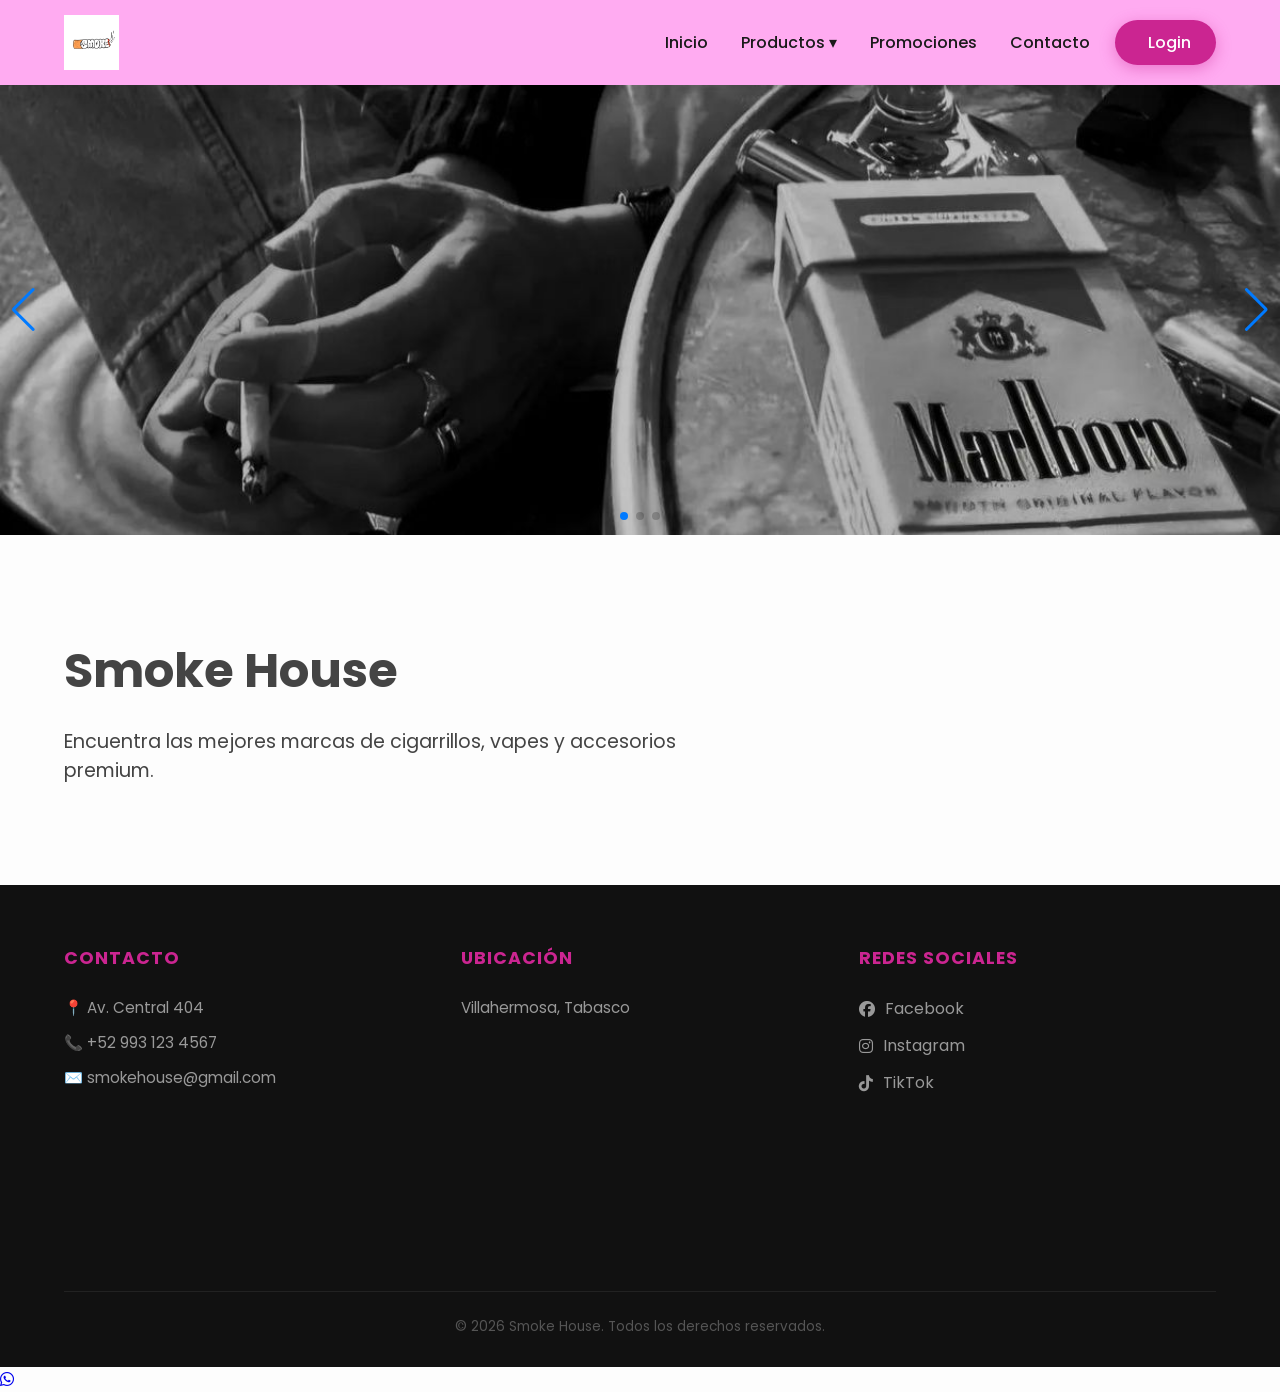
==== commit 50250182: "Update index.html" ====
--- a/index.html
+++ b/index.html
@@ -11,30 +11,26 @@
     <!-- GOOGLE FONTS -->
     <link href="https://fonts.googleapis.com/css2?family=Poppins:wght@300;400;600&display=swap" rel="stylesheet">
 
-    <!-- ICONOS FLATICON -->
-    <link rel="stylesheet"
-        href="https://cdn-uicons.flaticon.com/uicons-regular-rounded/css/uicons-regular-rounded.css">
-
-    <link rel="stylesheet"
-        href="https://cdn-uicons.flaticon.com/uicons-solid-straight/css/uicons-solid-straight.css">
-
-   <!-- FONT AWESOME -->
-    <link rel="stylesheet"
-        href="https://cdnjs.cloudflare.com/ajax/libs/font-awesome/6.5.1/css/all.min.css">
-
+    <!-- ICONOS -->
+    <link rel="stylesheet"
+    href="https://cdn-uicons.flaticon.com/uicons-regular-rounded/css/uicons-regular-rounded.css">
+
+    <link rel="stylesheet"
+    href="https://cdn-uicons.flaticon.com/uicons-solid-straight/css/uicons-solid-straight.css">
+
+    <!-- FONT AWESOME -->
+    <link rel="stylesheet"
+    href="https://cdnjs.cloudflare.com/ajax/libs/font-awesome/6.5.1/css/all.min.css">
 
     <!-- SWIPER -->
     <link rel="stylesheet"
-        href="https://cdn.jsdelivr.net/npm/swiper@11/swiper-bundle.min.css" />
+    href="https://cdn.jsdelivr.net/npm/swiper@11/swiper-bundle.min.css" />
 
     <!-- CSS -->
     <link rel="stylesheet" href="estilos_maquetacion.css">
 
     <!-- FAVICON -->
-    <link rel="icon" type="image/png" sizes="32x32" href="img/cigarrillos.png">
-    
-    <link rel="stylesheet"
-    href="https://cdnjs.cloudflare.com/ajax/libs/font-awesome/6.5.1/css/all.min.css">
+    <link rel="icon" type="image/png" href="img/cigarrillos.png">
 
 </head>
 
@@ -60,23 +56,17 @@
                 <ul class="nav-menu">
 
                     <li>
-
                         <a href="index.html">
-
                             <i class="fi fi-rr-home"></i>
                             Inicio
-
-                        </a>
-
+                        </a>
                     </li>
 
                     <li class="dropdown">
 
                         <a href="#">
-
                             <i class="fi fi-ss-smoking"></i>
                             Productos ▾
-
                         </a>
 
                         <ul class="dropdown-content">
@@ -90,25 +80,17 @@
                     </li>
 
                     <li>
-
-                        <a href="#">
-
+                        <a href="#">
                             <i class="fi fi-rr-tags"></i>
                             Promociones
-
-                        </a>
-
-                    </li>
-
-                    <li>
-
-                        <a href="#">
-
+                        </a>
+                    </li>
+
+                    <li>
+                        <a href="#">
                             <i class="fi fi-rr-phone-call"></i>
                             Contacto
-
-                        </a>
-
+                        </a>
                     </li>
 
                     <li>
@@ -135,46 +117,34 @@
 
         <div class="swiper-wrapper">
 
-            <!-- Slide 1 -->
+            <!-- SLIDE 1 -->
             <div class="swiper-slide">
 
                 <a href="#" class="banner-link">
 
-                    <img src="banner/img1.jpg" alt="Oferta 1">
-
-                    <div class="banner-content">
-                        <div class="text-box"></div>
-                    </div>
-
-                </a>
-
-            </div>
-
-            <!-- Slide 2 -->
+                    <img src="banner/img1.jpg" alt="Banner 1">
+
+                </a>
+
+            </div>
+
+            <!-- SLIDE 2 -->
             <div class="swiper-slide">
 
                 <a href="#" class="banner-link">
 
-                    <img src="banner/img2.jpg" alt="Oferta 2">
-
-                    <div class="banner-content">
-                        <div class="text-box"></div>
-                    </div>
-
-                </a>
-
-            </div>
-
-            <!-- Slide 3 -->
+                    <img src="banner/img2.jpg" alt="Banner 2">
+
+                </a>
+
+            </div>
+
+            <!-- SLIDE 3 -->
             <div class="swiper-slide">
 
                 <a href="#" class="banner-link">
 
-                    <img src="banner/img3.jpg" alt="Oferta 3">
-
-                    <div class="banner-content">
-                        <div class="text-box"></div>
-                    </div>
+                    <img src="banner/img3.jpg" alt="Banner 3">
 
                 </a>
 
@@ -198,143 +168,10 @@
 
         <p style="font-size: 1.2rem; max-width: 700px;">
 
-            Encuentra las mejores marcas de cigarrillos, vapes y accesorios
-            premium con promociones exclusivas y entregas rápidas.
+            Encuentra las mejores marcas de cigarrillos,
+            vapes y accesorios premium.
 
         </p>
-
-        <!-- PRODUCTOS -->
-        <section class="seccion-info">
-
-            <h2 class="titulo-seccion">
-                Productos Destacados
-            </h2>
-
-            <div class="contenedor-dos">
-
-                <!-- PRODUCTO 1 -->
-                <div class="cuadro cuadro-grande">
-
-                    <div class="imagen-placeholder">
-
-                        <img src="img/malboro.jpg" alt="Cigarros">
-
-                    </div>
-
-                    <h3>Cigarros Premium</h3>
-
-                    <p>
-
-                        Las mejores marcas internacionales disponibles
-                        para ti con excelente calidad y sabor.
-
-                    </p>
-
-                    <a href="#" class="leer-mas">
-                        Ver más
-                    </a>
-
-                </div>
-
-                <!-- PRODUCTO 2 -->
-                <div class="cuadro cuadro-grande">
-
-                    <div class="imagen-placeholder">
-
-                        <img src="img/vape.jpg" alt="Vapes">
-
-                    </div>
-
-                    <h3>Vapes Modernos</h3>
-
-                    <p>
-
-                        Descubre dispositivos modernos con sabores únicos
-                        y baterías de larga duración.
-
-                    </p>
-
-                    <a href="#" class="leer-mas">
-                        Ver más
-                    </a>
-
-                </div>
-
-            </div>
-
-            <!-- PROMOCIONES -->
-            <h2 class="titulo-seccion">
-                Promociones y Novedades
-            </h2>
-
-            <div class="contenedor-tres">
-
-                <!-- PROMO -->
-                <div class="cuadro cuadro-pequeno">
-
-                    <div class="media-container">
-
-                        <img src="img/promo.jpg" alt="Promo">
-
-                    </div>
-
-                    <h4>Promo Marlboro</h4>
-
-                    <p>
-
-                        2 cajetillas por precio especial.
-
-                    </p>
-
-                </div>
-
-                <!-- VIDEO -->
-                <div class="cuadro cuadro-pequeno">
-
-                    <div class="media-container">
-
-                        <video controls>
-
-                            <source src="img/video.mp4" type="video/mp4">
-
-                            Tu navegador no soporta videos.
-
-                        </video>
-
-                    </div>
-
-                    <h4>Nuevos Sabores</h4>
-
-                    <p>
-
-                        Llegaron sabores exclusivos para vape.
-
-                    </p>
-
-                </div>
-
-                <!-- ACCESORIOS -->
-                <div class="cuadro cuadro-pequeno">
-
-                    <div class="media-container">
-
-                        <img src="img/accesorios.jpg" alt="Accesorios">
-
-                    </div>
-
-                    <h4>Accesorios</h4>
-
-                    <p>
-
-                        Encendedores, ceniceros y más.
-
-                    </p>
-
-                </div>
-
-            </div>
-
-        </section>
 
     </main>
 
@@ -356,37 +193,22 @@
 
                 </div>
 
-                 <!-- BOTÓN WHATSAPP -->
-                    <a href="https://wa.me/529931234567?text=Hola,%20me%20gustaría%20recibir%20información%20sobre%20sus%20productos."
-                        target="_blank"
-                        class="btn-whatsapp">
-
-                        <i class="fab fa-whatsapp"></i>
-                        WhatsApp
-                        <a/>
-
                 <!-- UBICACIÓN -->
                 <div class="footer-col">
 
                     <h4>Ubicación</h4>
 
                     <p>Villahermosa, Tabasco</p>
-                    <p>México, CP 86000</p>
-
-                    <a href="https://maps.google.com" target="_blank">
-                        Ver en Google Maps
-                    </a>
-
-                    <!-- MAPA -->
+
                     <div class="mapa">
 
                         <iframe
-                            src="https://www.google.com/maps/embed?pb=!1m18!1m12!1m3!1d3820.214228756614!2d-92.94750692514669!3d17.98945608773808!2m3!1f0!2f0!3f0!3m2!1i1024!2i768!4f13.1!3m3!1m2!1s0x85edd7b4f5f0d4a5%3A0x43b3d6f5c7e5c0a9!2sVillahermosa%2C%20Tabasco!5e0!3m2!1ses!2smx!4v1716240000000!5m2!1ses!2smx"
-                            width="100%"
-                            height="220"
-                            style="border:0;"
-                            allowfullscreen=""
-                            loading="lazy">
+                        src="https://www.google.com/maps/embed?pb=!1m18!1m12!1m3!1d3820.214228756614!2d-92.94750692514669!3d17.98945608773808!2m3!1f0!2f0!3f0!3m2!1i1024!2i768!4f13.1!3m3!1m2!1s0x85edd7b4f5f0d4a5%3A0x43b3d6f5c7e5c0a9!2sVillahermosa%2C%20Tabasco!5e0!3m2!1ses!2smx!4v1716240000000!5m2!1ses!2smx"
+                        width="100%"
+                        height="220"
+                        style="border:0;"
+                        allowfullscreen=""
+                        loading="lazy">
 
                         </iframe>
 
@@ -394,41 +216,26 @@
 
                 </div>
 
-                <!-- ENLACES -->
+                <!-- REDES -->
                 <div class="footer-col">
 
-                    <h4>Enlaces Rápidos</h4>
-
-                    <ul>
-
-                        <li><a href="#">Preguntas Frecuentes</a></li>
-                        <li><a href="#">Aviso de Privacidad</a></li>
-                        <li><a href="#">Soporte</a></li>
-
-                    </ul>
-
-                    <!-- REDES SOCIALES -->
+                    <h4>Redes Sociales</h4>
+
                     <div class="redes-sociales">
 
-                        <a href="https://facebook.com" target="_blank">
-
+                        <a href="#">
                             <i class="fab fa-facebook"></i>
                             Facebook
-
-                        </a>
-
-                        <a href="https://instagram.com" target="_blank">
-
+                        </a>
+
+                        <a href="#">
                             <i class="fab fa-instagram"></i>
                             Instagram
-
-                        </a>
-
-                        <a href="https://tiktok.com" target="_blank">
-
+                        </a>
+
+                        <a href="#">
                             <i class="fab fa-tiktok"></i>
                             TikTok
-
                         </a>
 
                     </div>
@@ -448,13 +255,15 @@
         </div>
 
     </footer>
-                             <!-- BOTÓN FLOTANTE WHATSAPP -->
-    <a href="https://wa.me/529931234567?text=Hola,%20quiero%20información%20sobre%20Smoke%20House"
-        class="whatsapp-float"
-        target="_blank">
+
+    <!-- WHATSAPP FLOTANTE -->
+    <a href="https://wa.me/529931234567"
+    class="whatsapp-float"
+    target="_blank">
 
         <i class="fab fa-whatsapp"></i>
-        <a/>
+
+    </a>
 
     <!-- SWIPER -->
     <script src="https://cdn.jsdelivr.net/npm/swiper@11/swiper-bundle.min.js"></script>
@@ -463,5 +272,4 @@
     <script src="banner.js"></script>
 
 </body>
-
 </html>
--- a/estilos_maquetacion.css
+++ b/estilos_maquetacion.css
@@ -538,7 +538,6 @@
 /* =========================================
    BOTÓN WHATSAPP
 ========================================= */
-.btn-whatsapp{
 
     display:inline-flex;
     align-items:center;
@@ -560,7 +559,6 @@
 
 }
 
-.btn-whatsapp:hover{
 
     background:#1ebe5d;
     transform:translateY(-3px);
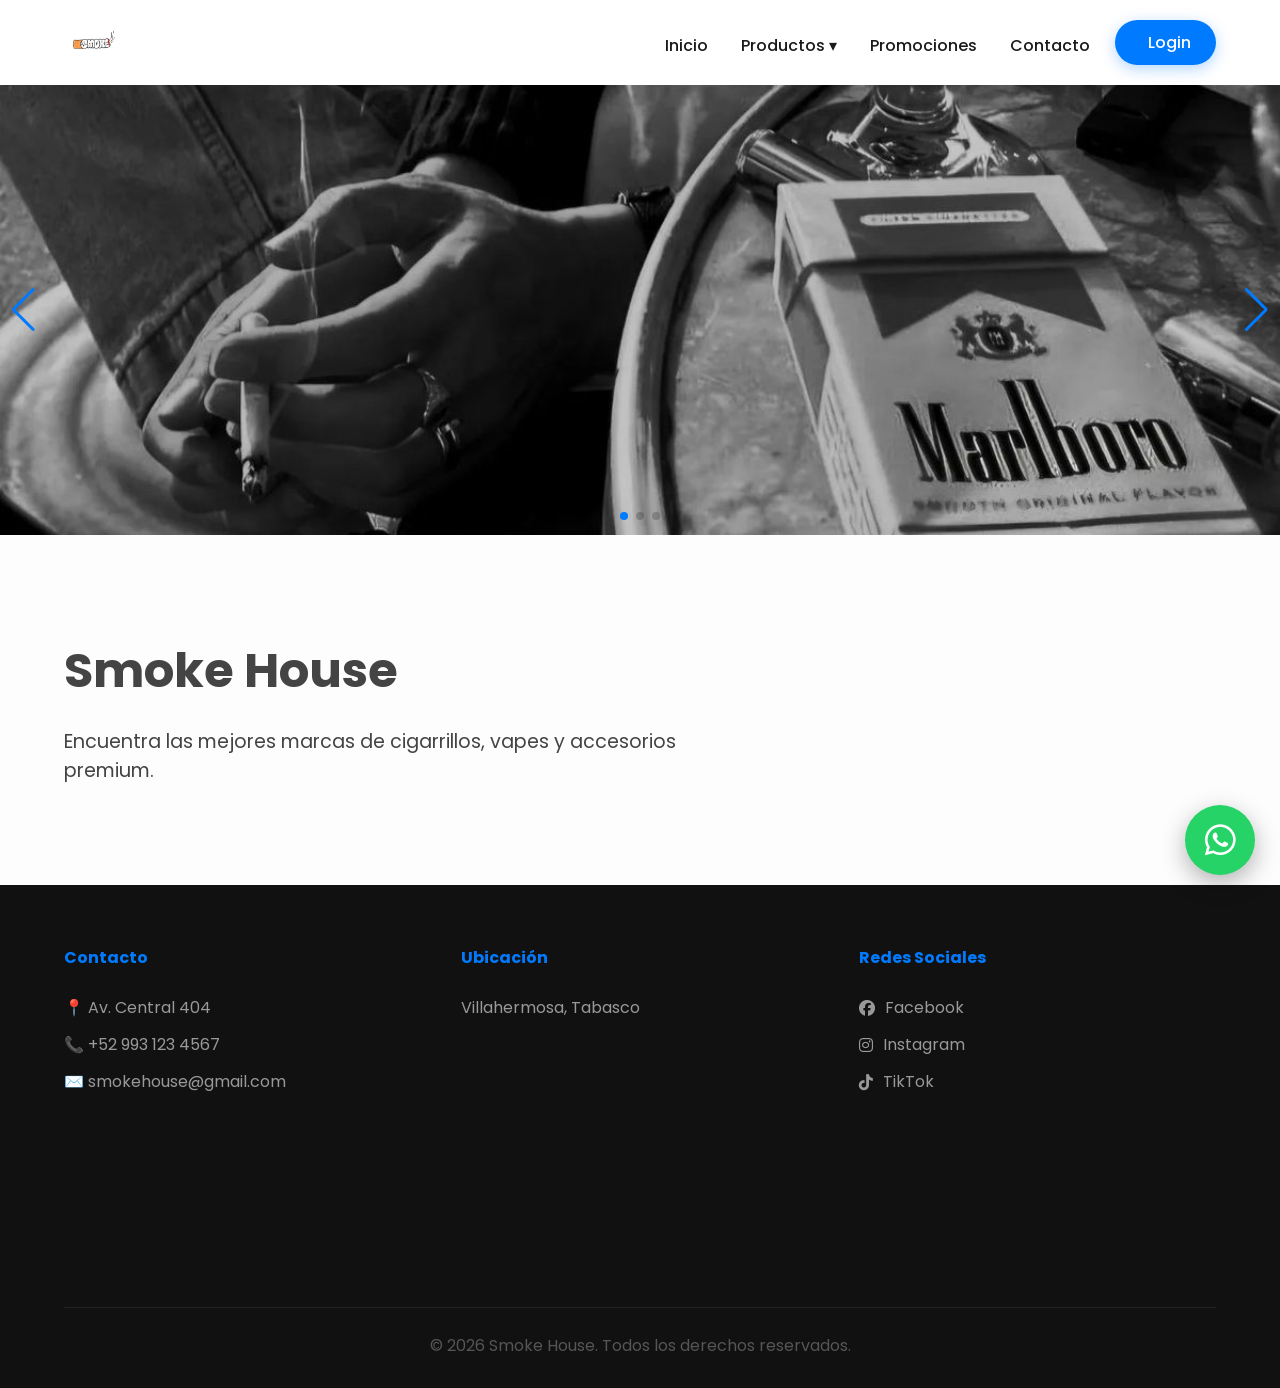
==== commit 4a9bfed9: "Update index.html" ====
--- a/index.html
+++ b/index.html
@@ -20,8 +20,7 @@
 
     <!-- FONT AWESOME -->
     <link rel="stylesheet"
-    href="https://cdnjs.cloudflare.com/ajax/libs/font-awesome/6.5.1/css/all.min.css">
-
+href="https://cdnjs.cloudflare.com/ajax/libs/font-awesome/6.5.1/css/all.min.css">
     <!-- SWIPER -->
     <link rel="stylesheet"
     href="https://cdn.jsdelivr.net/npm/swiper@11/swiper-bundle.min.css" />
@@ -256,14 +255,14 @@
 
     </footer>
 
-    <!-- WHATSAPP FLOTANTE -->
-    <a href="https://wa.me/529931234567"
-    class="whatsapp-float"
-    target="_blank">
-
-        <i class="fab fa-whatsapp"></i>
-
-    </a>
+  <!-- WHATSAPP FLOTANTE -->
+<a href="https://wa.me/529931234567"
+class="whatsapp-float"
+target="_blank">
+
+    <i class="fab fa-whatsapp"></i>
+
+</a>
 
     <!-- SWIPER -->
     <script src="https://cdn.jsdelivr.net/npm/swiper@11/swiper-bundle.min.js"></script>
--- a/estilos_maquetacion.css
+++ b/estilos_maquetacion.css
@@ -1,20 +1,24 @@
-/* =========================================
+/* =========================
    VARIABLES
-========================================= */
+========================= */
+
 :root {
 
-    --color-primario: #cb2591;
+    --color-primario: #007bff;
     --color-oscuro: #1a1a1a;
     --color-texto: #444;
-    --blanco: #ffabf1;
+    --blanco: #ffffff;
+
     --sombra: 0 10px 30px rgba(0,0,0,0.1);
+
     --transicion: all 0.4s cubic-bezier(0.165, 0.84, 0.44, 1);
 
 }
 
-/* =========================================
+/* =========================
    RESET
-========================================= */
+========================= */
+
 *{
 
     margin:0;
@@ -23,23 +27,27 @@
 
 }
 
-/* =========================================
+/* =========================
    BODY
-========================================= */
+========================= */
+
 body{
 
     font-family:'Poppins', sans-serif;
-    background-color:#fdfdfd;
+    background:#fdfdfd;
     color:var(--color-texto);
+
     display:flex;
     flex-direction:column;
+
     min-height:100vh;
 
 }
 
-/* =========================================
+/* =========================
    CONTENEDOR
-========================================= */
+========================= */
+
 .container{
 
     width:90%;
@@ -48,16 +56,21 @@
 
 }
 
-/* =========================================
+/* =========================
    HEADER
-========================================= */
+========================= */
+
 header{
 
     background:var(--blanco);
+
     padding:15px 0;
+
     box-shadow:0 2px 15px rgba(0,0,0,0.05);
+
     position:sticky;
     top:0;
+
     z-index:1000;
 
 }
@@ -70,9 +83,10 @@
 
 }
 
-/* =========================================
+/* =========================
    LOGO
-========================================= */
+========================= */
+
 .logo img{
 
     height:55px;
@@ -81,14 +95,16 @@
 
 }
 
-/* =========================================
+/* =========================
    MENÚ
-========================================= */
+========================= */
+
 .nav-menu{
 
     display:flex;
+    align-items:center;
+
     list-style:none;
-    align-items:center;
 
 }
 
@@ -102,27 +118,35 @@
 .nav-menu a{
 
     text-decoration:none;
+
     color:var(--color-oscuro);
+
     font-weight:500;
-    padding:10px 0;
-    transition:var(--transicion);
 
     display:inline-flex;
     align-items:center;
     gap:8px;
 
+    transition:var(--transicion);
+
 }
 
 /* Línea animada */
+
 .nav-menu > li > a::after{
 
     content:'';
+
     position:absolute;
+
     width:0;
     height:2px;
-    bottom:0;
+
+    bottom:-5px;
     left:0;
-    background-color:var(--color-primario);
+
+    background:var(--color-primario);
+
     transition:var(--transicion);
 
 }
@@ -139,24 +163,34 @@
 
 }
 
-/* =========================================
+/* =========================
    SUBMENÚ
-========================================= */
+========================= */
+
 .dropdown-content{
 
     position:absolute;
+
     top:120%;
     left:-20px;
+
     background:var(--blanco);
+
     min-width:220px;
+
     padding:15px 0;
+
     list-style:none;
+
     border-radius:12px;
+
     box-shadow:var(--sombra);
 
     opacity:0;
     visibility:hidden;
+
     transform:translateY(20px);
+
     transition:var(--transicion);
 
 }
@@ -165,6 +199,7 @@
 
     opacity:1;
     visibility:visible;
+
     transform:translateY(0);
 
 }
@@ -172,65 +207,73 @@
 .dropdown-content li a{
 
     padding:12px 25px;
+
     font-size:0.9rem;
+
     color:var(--color-texto);
-    font-weight:400;
+
+    display:block;
 
 }
 
 .dropdown-content li a:hover{
 
-    background-color:#f8faff;
+    background:#f8faff;
+
     color:var(--color-primario);
+
     padding-left:30px;
 
 }
 
-/* =========================================
-   LOGIN
-========================================= */
+/* =========================
+   BOTÓN LOGIN
+========================= */
+
 .btn-login{
 
-    background-color:var(--color-primario);
+    background:var(--color-primario);
+
     color:white !important;
-    padding:10px 25px !important;
+
+    padding:10px 25px;
+
     border-radius:50px;
-    box-shadow:0 4px 15px rgba(203,37,145,0.4);
+
+    box-shadow:0 4px 15px rgba(0,123,255,0.3);
 
 }
 
 .btn-login:hover{
 
     transform:translateY(-2px);
-    box-shadow:0 6px 20px rgba(203,37,145,0.5);
-
-}
-
-/* =========================================
+
+}
+
+/* =========================
    BANNER SWIPER
-========================================= */
+========================= */
+
 .mainBanner{
 
     width:100%;
     height:450px;
+
     position:relative;
 
 }
 
-/* Todo el slide clickeable */
 .banner-link{
 
-    text-decoration:none;
     display:block;
+
     width:100%;
     height:100%;
-    position:relative;
 
 }
 
 .mainBanner .swiper-slide{
 
-    position:relative;
     overflow:hidden;
 
 }
@@ -239,234 +282,232 @@
 
     width:100%;
     height:100%;
+
     object-fit:cover;
-    object-position:center;
+
     transition:transform 0.5s ease;
 
 }
 
-/* Zoom */
 .banner-link:hover img{
 
     transform:scale(1.05);
 
 }
 
-/* Overlay */
-.banner-content{
-
-    position:absolute;
-    top:0;
-    left:0;
+/* =========================
+   SECCIONES
+========================= */
+
+.seccion-info{
+
+    padding:40px 0;
+
+}
+
+.titulo-seccion{
+
+    margin-bottom:25px;
+
+    border-left:5px solid var(--color-primario);
+
+    padding-left:15px;
+
+    color:var(--color-oscuro);
+
+}
+
+/* =========================
+   CONTENEDORES
+========================= */
+
+.contenedor-dos,
+.contenedor-tres{
+
+    display:flex;
+
+    gap:20px;
+
+    flex-wrap:wrap;
+
+    margin-bottom:50px;
+
+}
+
+/* =========================
+   CUADROS
+========================= */
+
+.cuadro{
+
+    background:var(--blanco);
+
+    border-radius:12px;
+
+    padding:20px;
+
+    box-shadow:0 4px 15px rgba(0,0,0,0.05);
+
+    transition:0.3s ease;
+
+}
+
+.cuadro:hover{
+
+    transform:translateY(-5px);
+
+}
+
+/* tamaños */
+
+.cuadro-grande{
+
+    flex:1 1 calc(50% - 20px);
+
+    min-width:300px;
+
+}
+
+.cuadro-pequeno{
+
+    flex:1 1 calc(33.33% - 20px);
+
+    min-width:250px;
+
+    border-top:3px solid var(--color-primario);
+
+}
+
+/* =========================
+   IMÁGENES
+========================= */
+
+.imagen-placeholder{
+
+    width:100%;
+
+    border-radius:8px;
+
+    overflow:hidden;
+
+    margin-bottom:15px;
+
+}
+
+.imagen-placeholder img{
+
+    width:100%;
+
+    display:block;
+
+}
+
+/* =========================
+   MEDIA
+========================= */
+
+.media-container{
+
+    width:100%;
+    height:180px;
+
+    background:#1a1a1a;
+
+    display:flex;
+    justify-content:center;
+    align-items:center;
+
+    border-radius:8px;
+
+    overflow:hidden;
+
+    margin-bottom:12px;
+
+}
+
+.media-container img{
+
+    max-width:100%;
+    max-height:100%;
+
+    object-fit:contain;
+
+}
+
+.media-container video{
+
     width:100%;
     height:100%;
 
-    display:flex;
-    align-items:flex-end;
-    justify-content:flex-start;
-
-    padding:40px 5%;
-
-    background:linear-gradient(
-        to top,
-        rgba(0,0,0,0.7) 0%,
-        transparent 40%
-    );
-
-    box-sizing:border-box;
-
-}
-
-/* Caja texto */
-.text-box{
+    object-fit:contain;
+
+}
+
+/* =========================
+   VER MÁS
+========================= */
+
+.leer-mas{
+
+    display:inline-block;
+
+    margin-top:15px;
+
+    color:var(--color-primario);
+
+    text-decoration:none;
+
+    font-weight:600;
+
+}
+
+/* =========================
+   FOOTER
+========================= */
+
+footer{
+
+    background:#111;
 
     color:white;
-    max-width:80%;
-
-}
-
-.text-box h1{
-
-    font-size:2.5rem;
-    margin:0;
-    line-height:1.2;
-    font-weight:600;
-
-    text-shadow:2px 2px 10px rgba(0,0,0,0.5);
-
-}
-
-/* =========================================
-   SECCIONES
-========================================= */
-.seccion-info{
-
-    padding:40px 0;
-
-}
-
-.titulo-seccion{
+
+    padding:60px 0 30px;
+
+    margin-top:auto;
+
+}
+
+/* grid */
+
+.footer-grid{
+
+    display:grid;
+
+    grid-template-columns:repeat(auto-fit, minmax(250px,1fr));
+
+    gap:40px;
+
+    margin-bottom:40px;
+
+}
+
+/* títulos */
+
+.footer-col h4{
+
+    color:var(--color-primario);
 
     margin-bottom:25px;
-    color:var(--color-oscuro);
-    border-left:5px solid var(--color-primario);
-    padding-left:15px;
-
-}
-
-/* CONTENEDORES */
-.contenedor-dos,
-.contenedor-tres{
-
-    display:flex;
-    gap:20px;
-    flex-wrap:wrap;
-    margin-bottom:50px;
-
-}
-
-/* =========================================
-   CUADROS
-========================================= */
-.cuadro{
-
-    background:var(--blanco);
-    border-radius:12px;
-    padding:20px;
-    box-shadow:0 4px 15px rgba(0,0,0,0.05);
-    transition:transform 0.3s ease;
-
-}
-
-.cuadro:hover{
-
-    transform:translateY(-5px);
-
-}
-
-.cuadro-grande{
-
-    flex:1 1 calc(50% - 20px);
-    min-width:300px;
-
-}
-
-.cuadro-pequeno{
-
-    flex:1 1 calc(33.33% - 20px);
-    min-width:250px;
-    border-top:3px solid var(--color-primario);
-
-}
-
-/* =========================================
-   IMÁGENES
-========================================= */
-.imagen-placeholder{
-
-    width:100%;
-    height:auto;
-    overflow:hidden;
-    border-radius:8px;
-    margin-bottom:15px;
-
-}
-
-.imagen-placeholder img{
-
-    width:100%;
-    height:auto;
-    display:block;
-
-}
-
-/* =========================================
-   BOTÓN VER MÁS
-========================================= */
-.leer-mas{
-
-    display:inline-block;
-    margin-top:15px;
-    color:var(--color-primario);
-    text-decoration:none;
-    font-weight:600;
-    font-size:0.9rem;
-
-}
-
-/* =========================================
-   MEDIA
-========================================= */
-.media-container{
-
-    width:100%;
-    height:180px;
-    background-color:#1a1a1a;
-    display:flex;
-    align-items:center;
-    justify-content:center;
-    border-radius:8px;
-    margin-bottom:12px;
-    overflow:hidden;
-
-}
-
-.media-container img{
-
-    max-width:100%;
-    max-height:100%;
-    object-fit:contain;
-
-}
-
-.media-container video{
-
-    width:100%;
-    height:100%;
-    object-fit:contain;
-    outline:none;
-
-}
-
-/* =========================================
-   FOOTER
-========================================= */
-footer{
-
-    background:#111;
-    color:#fff;
-    padding:60px 0 30px;
-    margin-top:auto;
-
-}
-
-/* GRID */
-.footer-grid{
-
-    display:grid;
-    grid-template-columns:repeat(auto-fit, minmax(250px, 1fr));
-    gap:40px;
-    margin-bottom:40px;
-
-}
-
-/* TÍTULOS */
-.footer-col h4{
-
-    color:var(--color-primario);
-    margin-bottom:25px;
-    font-size:1.1rem;
-    text-transform:uppercase;
-    letter-spacing:1px;
-
-}
-
-/* TEXTOS */
+
+}
+
+/* textos */
+
 .footer-col p,
 .footer-col li{
 
     color:#999;
-    font-size:0.95rem;
+
     margin-bottom:12px;
 
 }
@@ -477,50 +518,52 @@
 
 }
 
-/* LINKS */
+/* links */
+
 .footer-col a{
 
     color:#999;
+
     text-decoration:none;
-    transition:var(--transicion);
+
+    transition:0.3s;
 
 }
 
 .footer-col a:hover{
 
-    color:#fff;
-
-}
-
-/* COPYRIGHT */
+    color:white;
+
+}
+
+/* copyright */
+
 .footer-bottom{
 
     text-align:center;
+
     border-top:1px solid #222;
+
     padding-top:25px;
+
     color:#555;
-    font-size:0.85rem;
-
-}
-
-/* =========================================
+
+}
+
+/* =========================
    REDES SOCIALES
-========================================= */
+========================= */
+
 .redes-sociales{
 
     display:flex;
     flex-direction:column;
+
     gap:12px;
-    margin-top:20px;
 
 }
 
 .redes-sociales a{
-
-    color:#999;
-    text-decoration:none;
-    font-size:1rem;
-    transition:0.3s;
 
     display:flex;
     align-items:center;
@@ -531,102 +574,77 @@
 .redes-sociales a:hover{
 
     color:var(--color-primario);
-    transform:translateX(5px);
-
-}
-
-/* =========================================
-   BOTÓN WHATSAPP
-========================================= */
-
-    display:inline-flex;
+
+}
+
+/* =========================
+   MAPA
+========================= */
+
+.mapa{
+
+    margin-top:20px;
+
+    border-radius:15px;
+
+    overflow:hidden;
+
+}
+
+/* =========================
+   WHATSAPP FLOTANTE
+========================= */
+
+.whatsapp-float{
+
+    position:fixed;
+
+    width:70px;
+    height:70px;
+
+    right:25px;
+    bottom:25px;
+
+    background:#25D366;
+
+    color:white;
+
+    border-radius:50%;
+
+    display:flex;
+    justify-content:center;
     align-items:center;
-    gap:10px;
-
-    margin-top:20px;
-
-    background:#25D366;
-    color:white !important;
-
-    padding:12px 22px;
-
-    border-radius:50px;
 
     text-decoration:none;
-    font-weight:600;
-
-    transition:0.3s;
-
-}
-
+
+    font-size:35px;
+
+    z-index:99999;
+
+    box-shadow:0 8px 25px rgba(0,0,0,0.3);
+
+    transition:0.3s ease;
+
+}
+
+.whatsapp-float:hover{
+
+    transform:scale(1.1);
 
     background:#1ebe5d;
-    transform:translateY(-3px);
-
-}
-
-/* =========================================
-   MAPA
-========================================= */
-.mapa{
-
-    margin-top:20px;
-    border-radius:15px;
-    overflow:hidden;
-    box-shadow:0 4px 15px rgba(0,0,0,0.2);
-
-}
-
-.mapa iframe{
-
-    display:block;
-
-}
-
-/* BOTÓN WHATSAPP CONTACTO */
-
-.btn-whatsapp{
-
-    display: inline-flex;
-    align-items: center;
-    justify-content: center;
-    gap: 8px;
-
-    margin-top: 15px;
-
-    background: #25D366;
-    color: white !important;
-
-    padding: 10px 18px;
-
-    border-radius: 50px;
-
-    text-decoration: none;
-    font-weight: 600;
-    font-size: 0.95rem;
-
-    width: fit-content;
-
-    transition: 0.3s ease;
-
-}
-
-.btn-whatsapp:hover{
-
-    background: #1ebe5d;
-
-    transform: translateY(-2px);
-
-}
-
-/* =========================================
+
+}
+
+/* =========================
    RESPONSIVE
-========================================= */
-@media (max-width:850px){
+========================= */
+
+@media(max-width:850px){
 
     header .container{
 
         flex-direction:column;
+
         gap:20px;
 
     }
@@ -647,11 +665,16 @@
     .dropdown-content{
 
         position:static;
-        box-shadow:none;
+
         opacity:1;
         visibility:visible;
+
         transform:none;
+
         display:none;
+
+        box-shadow:none;
+
         background:#f1f1f1;
 
     }
@@ -682,29 +705,10 @@
 
     }
 
-}
-
-/* =========================================
-   RESPONSIVE BANNER
-========================================= */
-@media (max-width:768px){
-
     .mainBanner{
 
         height:300px;
 
     }
 
-    .text-box h1{
-
-        font-size:1.5rem;
-
-    }
-
-    .banner-content{
-
-        padding:20px 5%;
-
-    }
-
-}
+}
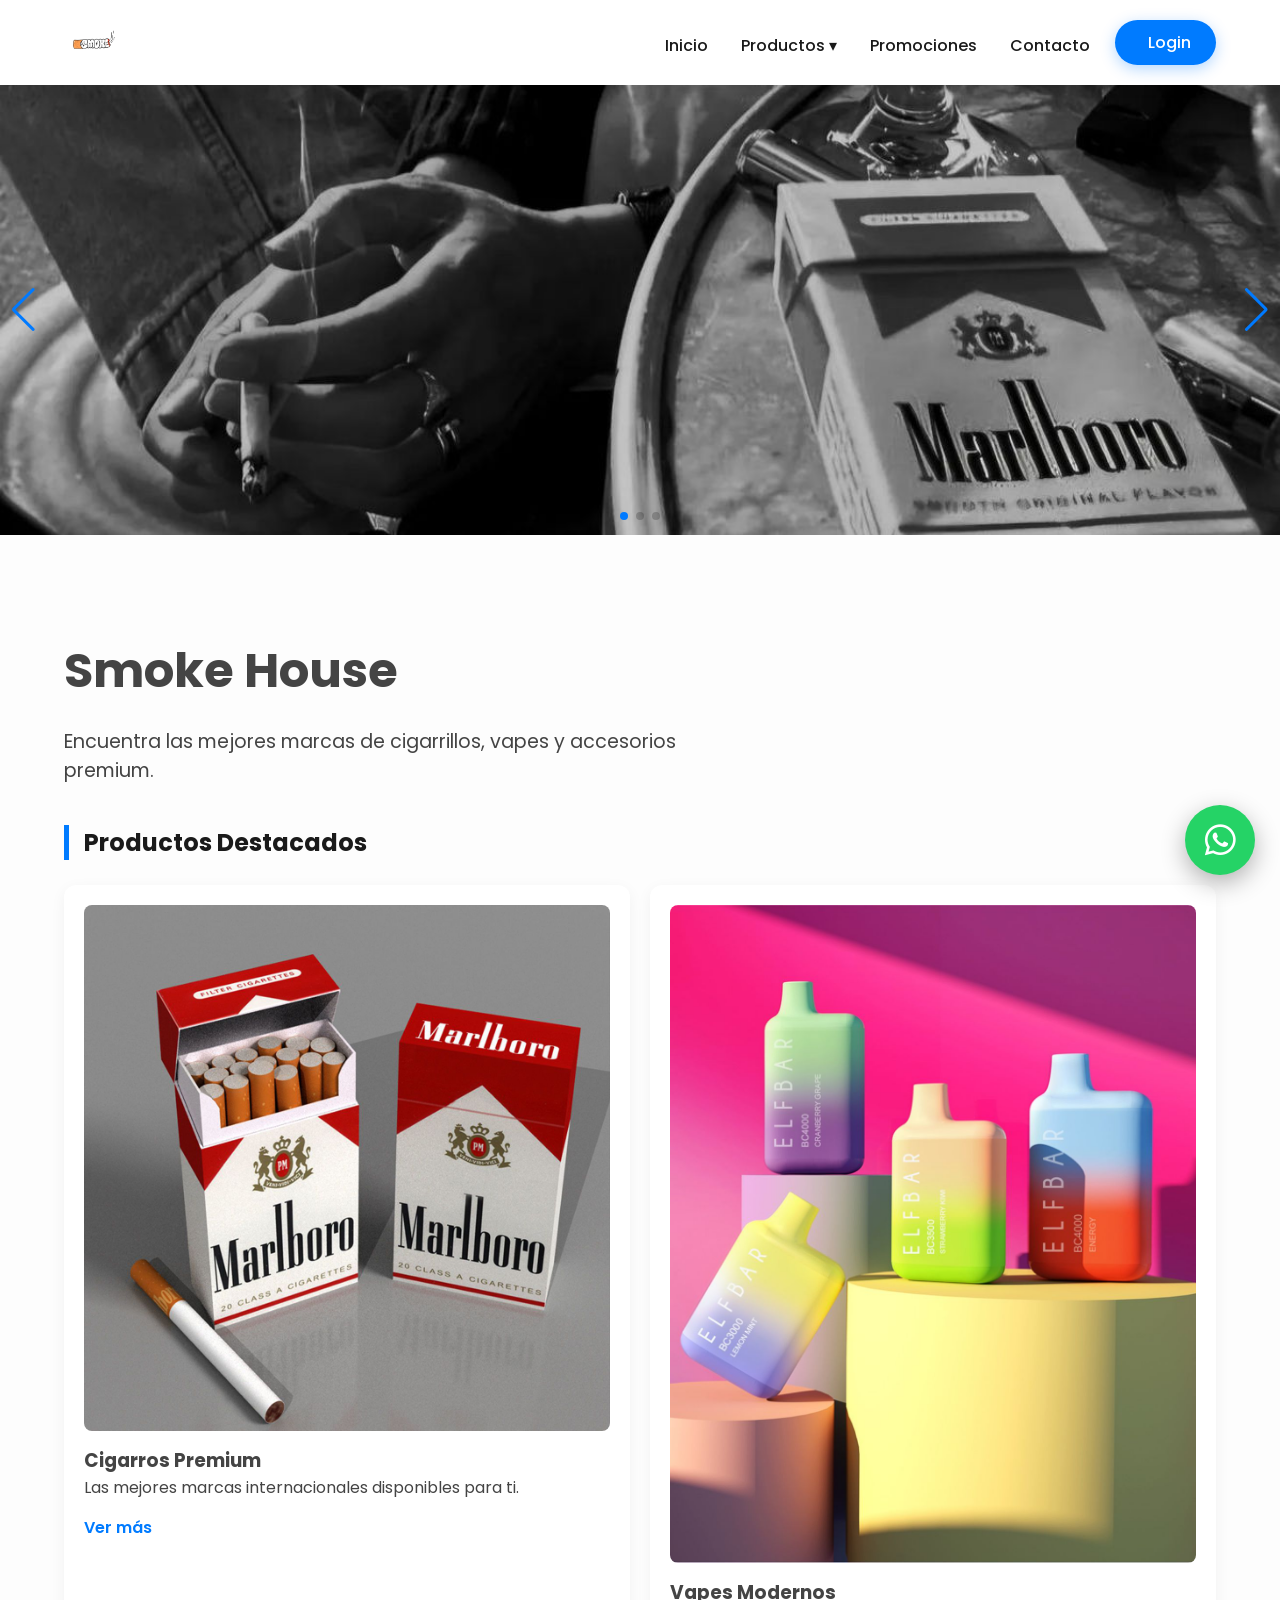
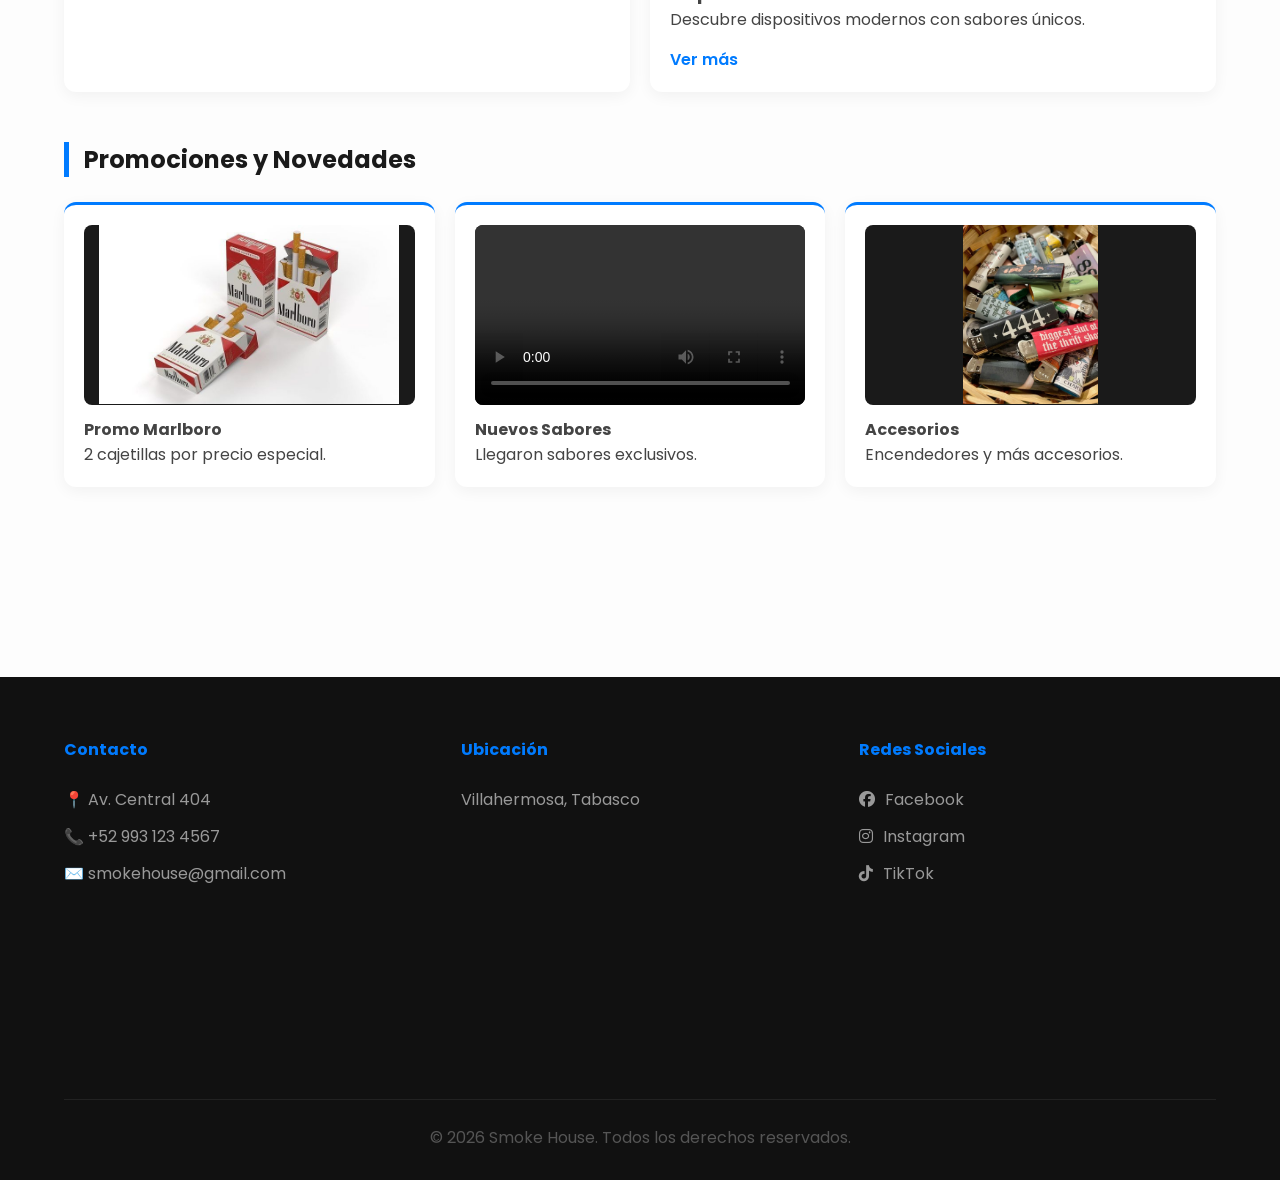
==== commit 884dbe7e: "Update index.html" ====
--- a/index.html
+++ b/index.html
@@ -169,6 +169,118 @@
 
             Encuentra las mejores marcas de cigarrillos,
             vapes y accesorios premium.
+            <!-- SECCIÓN PRODUCTOS -->
+<section class="seccion-info">
+
+    <h2 class="titulo-seccion">
+        Productos Destacados
+    </h2>
+
+    <div class="contenedor-dos">
+
+        <!-- PRODUCTO 1 -->
+        <div class="cuadro cuadro-grande">
+
+            <div class="imagen-placeholder">
+                <img src="img/malboro.jpg" alt="Cigarros">
+            </div>
+
+            <h3>Cigarros Premium</h3>
+
+            <p>
+                Las mejores marcas internacionales
+                disponibles para ti.
+            </p>
+
+            <a href="#" class="leer-mas">
+                Ver más
+            </a>
+
+        </div>
+
+        <!-- PRODUCTO 2 -->
+        <div class="cuadro cuadro-grande">
+
+            <div class="imagen-placeholder">
+                <img src="img/vape.jpg" alt="Vapes">
+            </div>
+
+            <h3>Vapes Modernos</h3>
+
+            <p>
+                Descubre dispositivos modernos
+                con sabores únicos.
+            </p>
+
+            <a href="#" class="leer-mas">
+                Ver más
+            </a>
+
+        </div>
+
+    </div>
+
+    <!-- PROMOS -->
+    <h2 class="titulo-seccion">
+        Promociones y Novedades
+    </h2>
+
+    <div class="contenedor-tres">
+
+        <!-- PROMO -->
+        <div class="cuadro cuadro-pequeno">
+
+            <div class="media-container">
+                <img src="img/promo.jpg" alt="Promo">
+            </div>
+
+            <h4>Promo Marlboro</h4>
+
+            <p>
+                2 cajetillas por precio especial.
+            </p>
+
+        </div>
+
+        <!-- VIDEO -->
+        <div class="cuadro cuadro-pequeno">
+
+            <div class="media-container">
+
+                <video controls>
+
+                    <source src="img/video.mp4" type="video/mp4">
+
+                </video>
+
+            </div>
+
+            <h4>Nuevos Sabores</h4>
+
+            <p>
+                Llegaron sabores exclusivos.
+            </p>
+
+        </div>
+
+        <!-- ACCESORIOS -->
+        <div class="cuadro cuadro-pequeno">
+
+            <div class="media-container">
+                <img src="img/accesorios.jpg" alt="Accesorios">
+            </div>
+
+            <h4>Accesorios</h4>
+
+            <p>
+                Encendedores y más accesorios.
+            </p>
+
+        </div>
+
+    </div>
+
+</section>
 
         </p>
 
--- a/estilos_maquetacion.css
+++ b/estilos_maquetacion.css
@@ -592,6 +592,84 @@
 }
 
 /* =========================
+   RESPONSIVE
+========================= */
+
+@media(max-width:850px){
+
+    header .container{
+
+        flex-direction:column;
+
+        gap:20px;
+
+    }
+
+    .nav-menu{
+
+        flex-wrap:wrap;
+        justify-content:center;
+
+    }
+
+    .nav-menu li{
+
+        margin:5px 15px;
+
+    }
+
+    .dropdown-content{
+
+        position:static;
+
+        opacity:1;
+        visibility:visible;
+
+        transform:none;
+
+        display:none;
+
+        box-shadow:none;
+
+        background:#f1f1f1;
+
+    }
+
+    .dropdown:hover .dropdown-content{
+
+        display:block;
+
+    }
+
+    .contenedor-dos,
+    .contenedor-tres{
+
+        flex-direction:column;
+
+    }
+
+    .cuadro-grande,
+    .cuadro-pequeno{
+
+        width:100%;
+
+    }
+
+    .footer-grid{
+
+        grid-template-columns:1fr;
+
+    }
+
+    .mainBanner{
+
+        height:300px;
+
+    }
+
+}
+
+/* =========================
    WHATSAPP FLOTANTE
 ========================= */
 
@@ -634,81 +712,3 @@
     background:#1ebe5d;
 
 }
-
-/* =========================
-   RESPONSIVE
-========================= */
-
-@media(max-width:850px){
-
-    header .container{
-
-        flex-direction:column;
-
-        gap:20px;
-
-    }
-
-    .nav-menu{
-
-        flex-wrap:wrap;
-        justify-content:center;
-
-    }
-
-    .nav-menu li{
-
-        margin:5px 15px;
-
-    }
-
-    .dropdown-content{
-
-        position:static;
-
-        opacity:1;
-        visibility:visible;
-
-        transform:none;
-
-        display:none;
-
-        box-shadow:none;
-
-        background:#f1f1f1;
-
-    }
-
-    .dropdown:hover .dropdown-content{
-
-        display:block;
-
-    }
-
-    .contenedor-dos,
-    .contenedor-tres{
-
-        flex-direction:column;
-
-    }
-
-    .cuadro-grande,
-    .cuadro-pequeno{
-
-        width:100%;
-
-    }
-
-    .footer-grid{
-
-        grid-template-columns:1fr;
-
-    }
-
-    .mainBanner{
-
-        height:300px;
-
-    }
-
-}
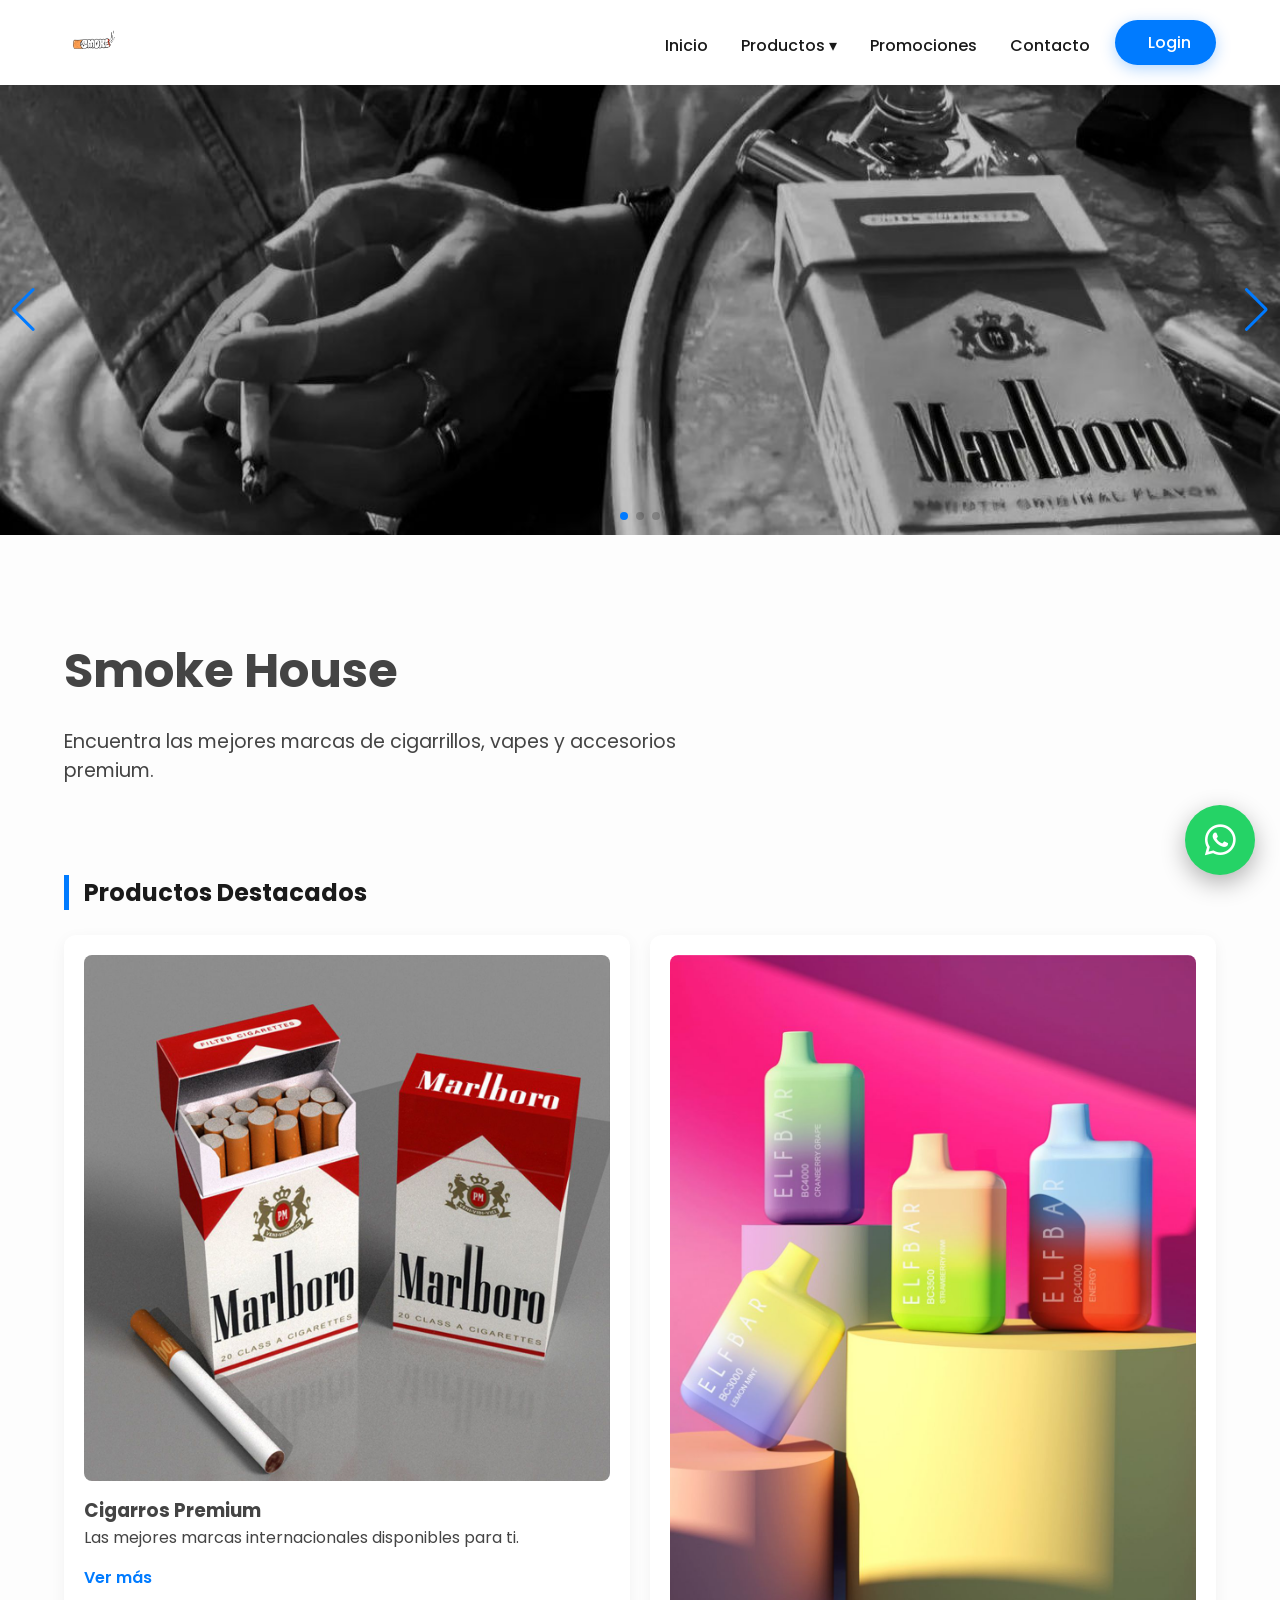
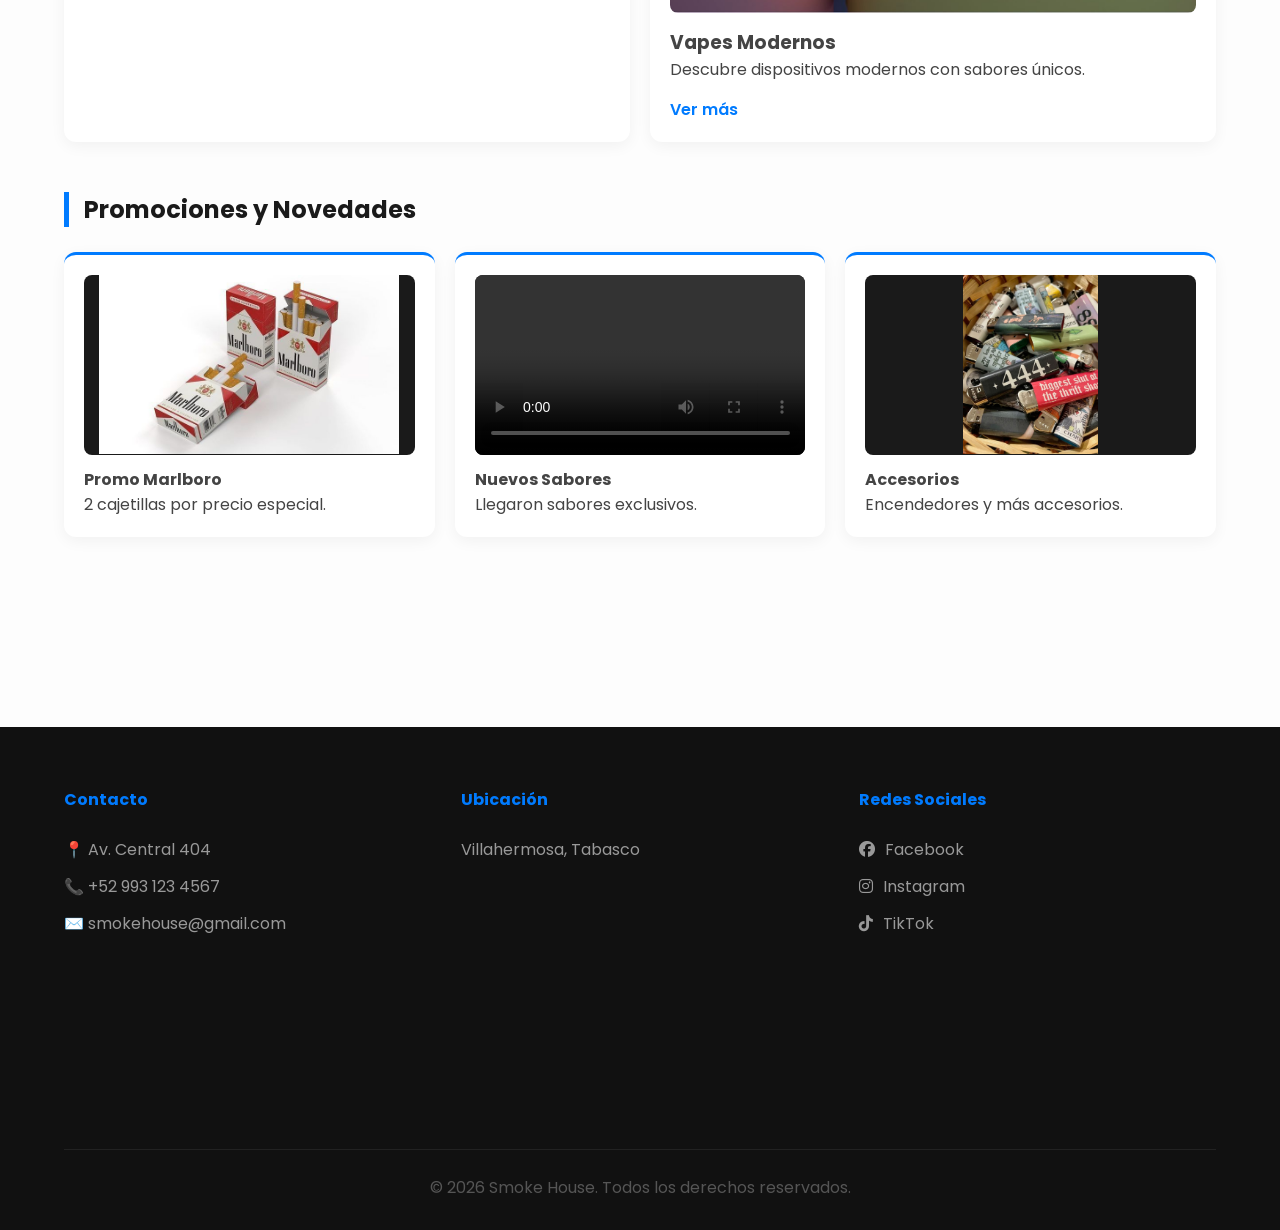
==== commit b12e6ecf: "Update index.html" ====
--- a/index.html
+++ b/index.html
@@ -20,7 +20,8 @@
 
     <!-- FONT AWESOME -->
     <link rel="stylesheet"
-href="https://cdnjs.cloudflare.com/ajax/libs/font-awesome/6.5.1/css/all.min.css">
+    href="https://cdnjs.cloudflare.com/ajax/libs/font-awesome/6.5.1/css/all.min.css">
+
     <!-- SWIPER -->
     <link rel="stylesheet"
     href="https://cdn.jsdelivr.net/npm/swiper@11/swiper-bundle.min.css" />
@@ -165,124 +166,125 @@
             Smoke House
         </h1>
 
-        <p style="font-size: 1.2rem; max-width: 700px;">
+        <p style="font-size: 1.2rem; max-width: 700px; margin-bottom: 50px;">
 
             Encuentra las mejores marcas de cigarrillos,
             vapes y accesorios premium.
-            <!-- SECCIÓN PRODUCTOS -->
-<section class="seccion-info">
-
-    <h2 class="titulo-seccion">
-        Productos Destacados
-    </h2>
-
-    <div class="contenedor-dos">
-
-        <!-- PRODUCTO 1 -->
-        <div class="cuadro cuadro-grande">
-
-            <div class="imagen-placeholder">
-                <img src="img/malboro.jpg" alt="Cigarros">
-            </div>
-
-            <h3>Cigarros Premium</h3>
-
-            <p>
-                Las mejores marcas internacionales
-                disponibles para ti.
-            </p>
-
-            <a href="#" class="leer-mas">
-                Ver más
-            </a>
-
-        </div>
-
-        <!-- PRODUCTO 2 -->
-        <div class="cuadro cuadro-grande">
-
-            <div class="imagen-placeholder">
-                <img src="img/vape.jpg" alt="Vapes">
-            </div>
-
-            <h3>Vapes Modernos</h3>
-
-            <p>
-                Descubre dispositivos modernos
-                con sabores únicos.
-            </p>
-
-            <a href="#" class="leer-mas">
-                Ver más
-            </a>
-
-        </div>
-
-    </div>
-
-    <!-- PROMOS -->
-    <h2 class="titulo-seccion">
-        Promociones y Novedades
-    </h2>
-
-    <div class="contenedor-tres">
-
-        <!-- PROMO -->
-        <div class="cuadro cuadro-pequeno">
-
-            <div class="media-container">
-                <img src="img/promo.jpg" alt="Promo">
-            </div>
-
-            <h4>Promo Marlboro</h4>
-
-            <p>
-                2 cajetillas por precio especial.
-            </p>
-
-        </div>
-
-        <!-- VIDEO -->
-        <div class="cuadro cuadro-pequeno">
-
-            <div class="media-container">
-
-                <video controls>
-
-                    <source src="img/video.mp4" type="video/mp4">
-
-                </video>
-
-            </div>
-
-            <h4>Nuevos Sabores</h4>
-
-            <p>
-                Llegaron sabores exclusivos.
-            </p>
-
-        </div>
-
-        <!-- ACCESORIOS -->
-        <div class="cuadro cuadro-pequeno">
-
-            <div class="media-container">
-                <img src="img/accesorios.jpg" alt="Accesorios">
-            </div>
-
-            <h4>Accesorios</h4>
-
-            <p>
-                Encendedores y más accesorios.
-            </p>
-
-        </div>
-
-    </div>
-
-</section>
 
         </p>
+
+        <!-- SECCIÓN PRODUCTOS -->
+        <section class="seccion-info">
+
+            <h2 class="titulo-seccion">
+                Productos Destacados
+            </h2>
+
+            <div class="contenedor-dos">
+
+                <!-- PRODUCTO 1 -->
+                <div class="cuadro cuadro-grande">
+
+                    <div class="imagen-placeholder">
+                        <img src="img/malboro.jpg" alt="Cigarros">
+                    </div>
+
+                    <h3>Cigarros Premium</h3>
+
+                    <p>
+                        Las mejores marcas internacionales
+                        disponibles para ti.
+                    </p>
+
+                    <a href="#" class="leer-mas">
+                        Ver más
+                    </a>
+
+                </div>
+
+                <!-- PRODUCTO 2 -->
+                <div class="cuadro cuadro-grande">
+
+                    <div class="imagen-placeholder">
+                        <img src="img/vape.jpg" alt="Vapes">
+                    </div>
+
+                    <h3>Vapes Modernos</h3>
+
+                    <p>
+                        Descubre dispositivos modernos
+                        con sabores únicos.
+                    </p>
+
+                    <a href="#" class="leer-mas">
+                        Ver más
+                    </a>
+
+                </div>
+
+            </div>
+
+            <!-- PROMOS -->
+            <h2 class="titulo-seccion">
+                Promociones y Novedades
+            </h2>
+
+            <div class="contenedor-tres">
+
+                <!-- PROMO -->
+                <div class="cuadro cuadro-pequeno">
+
+                    <div class="media-container">
+                        <img src="img/promo.jpg" alt="Promo">
+                    </div>
+
+                    <h4>Promo Marlboro</h4>
+
+                    <p>
+                        2 cajetillas por precio especial.
+                    </p>
+
+                </div>
+
+                <!-- VIDEO -->
+                <div class="cuadro cuadro-pequeno">
+
+                    <div class="media-container">
+
+                        <video controls>
+
+                            <source src="img/video.mp4" type="video/mp4">
+
+                        </video>
+
+                    </div>
+
+                    <h4>Nuevos Sabores</h4>
+
+                    <p>
+                        Llegaron sabores exclusivos.
+                    </p>
+
+                </div>
+
+                <!-- ACCESORIOS -->
+                <div class="cuadro cuadro-pequeno">
+
+                    <div class="media-container">
+                        <img src="img/accesorios.jpg" alt="Accesorios">
+                    </div>
+
+                    <h4>Accesorios</h4>
+
+                    <p>
+                        Encendedores y más accesorios.
+                    </p>
+
+                </div>
+
+            </div>
+
+        </section>
 
     </main>
 
@@ -367,14 +369,14 @@
 
     </footer>
 
-  <!-- WHATSAPP FLOTANTE -->
-<a href="https://wa.me/529931234567"
-class="whatsapp-float"
-target="_blank">
-
-    <i class="fab fa-whatsapp"></i>
-
-</a>
+    <!-- WHATSAPP FLOTANTE -->
+    <a href="https://wa.me/529931234567"
+    class="whatsapp-float"
+    target="_blank">
+
+        <i class="fab fa-whatsapp"></i>
+
+    </a>
 
     <!-- SWIPER -->
     <script src="https://cdn.jsdelivr.net/npm/swiper@11/swiper-bundle.min.js"></script>
